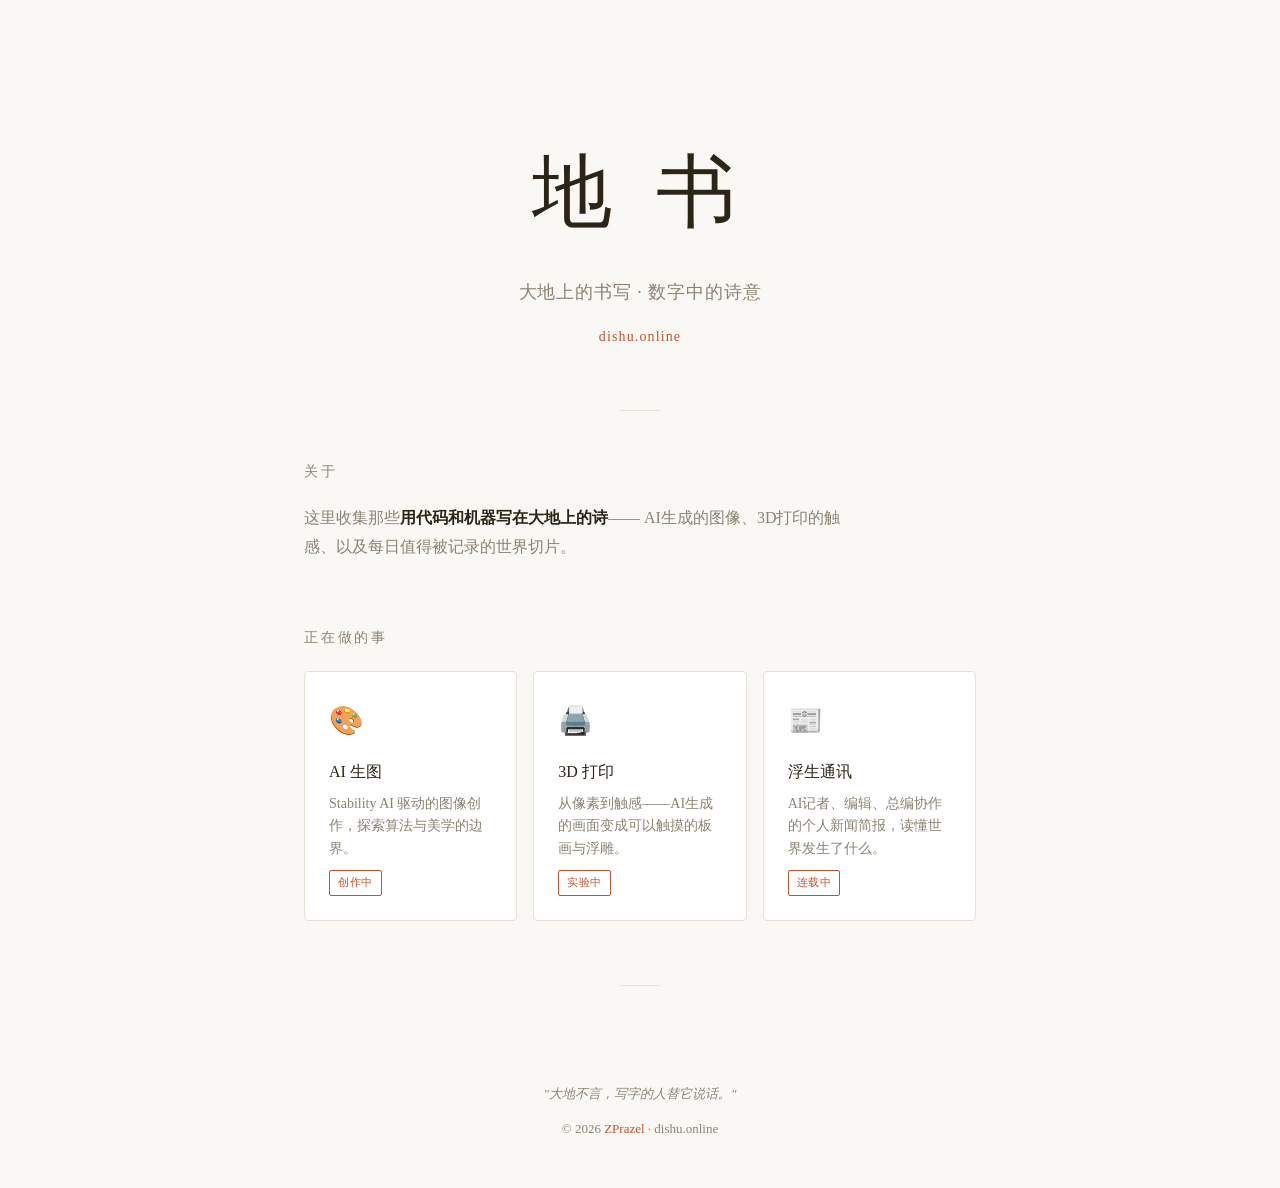
==== index.html @ 81c9ed67 "init: dishu.online landing page" ====
<!DOCTYPE html>
<html lang="zh-CN">
<head>
<meta charset="UTF-8">
<meta name="viewport" content="width=device-width, initial-scale=1.0">
<title>地书 · dishu.online</title>
<style>
  *, *::before, *::after { margin: 0; padding: 0; box-sizing: border-box; }
  
  :root {
    --bg: #faf8f5;
    --text: #2c2416;
    --muted: #8c8273;
    --accent: #c7512e;
    --card-bg: #fff;
    --border: #e8e2d5;
  }

  body {
    font-family: "PingFang SC", "Noto Serif SC", "Source Han Serif SC", Georgia, serif;
    background: var(--bg);
    color: var(--text);
    line-height: 1.8;
    min-height: 100vh;
  }

  .container {
    max-width: 720px;
    margin: 0 auto;
    padding: 0 24px;
  }

  /* Hero */
  .hero {
    padding: 120px 0 60px;
    text-align: center;
  }
  .hero h1 {
    font-size: clamp(48px, 8vw, 80px);
    font-weight: 400;
    letter-spacing: 0.15em;
    color: var(--text);
    margin-bottom: 12px;
  }
  .hero .subtitle {
    font-size: 18px;
    color: var(--muted);
    letter-spacing: 0.05em;
  }
  .hero .domain-line {
    margin-top: 16px;
    font-size: 14px;
    color: var(--accent);
    letter-spacing: 0.08em;
  }

  /* Divider */
  .divider {
    width: 40px;
    height: 1px;
    background: var(--border);
    margin: 0 auto 48px;
  }

  /* Section */
  section {
    margin-bottom: 64px;
  }
  section h2 {
    font-size: 14px;
    font-weight: 400;
    text-transform: uppercase;
    letter-spacing: 0.2em;
    color: var(--muted);
    margin-bottom: 20px;
  }

  /* Cards */
  .card-grid {
    display: grid;
    grid-template-columns: repeat(auto-fit, minmax(200px, 1fr));
    gap: 16px;
  }
  .card {
    background: var(--card-bg);
    border: 1px solid var(--border);
    border-radius: 4px;
    padding: 24px;
    transition: border-color 0.2s;
  }
  .card:hover {
    border-color: var(--accent);
  }
  .card .icon {
    font-size: 28px;
    margin-bottom: 12px;
  }
  .card h3 {
    font-size: 16px;
    font-weight: 500;
    margin-bottom: 6px;
  }
  .card p {
    font-size: 14px;
    color: var(--muted);
    line-height: 1.6;
  }
  .card .tag {
    display: inline-block;
    margin-top: 10px;
    font-size: 11px;
    color: var(--accent);
    border: 1px solid var(--accent);
    border-radius: 2px;
    padding: 2px 8px;
    letter-spacing: 0.05em;
  }

  /* Footer */
  footer {
    padding: 48px 0;
    text-align: center;
    font-size: 13px;
    color: var(--muted);
  }
  footer a {
    color: var(--accent);
    text-decoration: none;
  }
  footer a:hover {
    text-decoration: underline;
  }

  .quote {
    font-style: italic;
    color: var(--muted);
    margin-bottom: 12px;
  }

  /* Responsive */
  @media (max-width: 480px) {
    .hero { padding: 80px 0 40px; }
    .card-grid { grid-template-columns: 1fr; }
  }
</style>
</head>
<body>

<main class="container">

  <!-- Hero -->
  <header class="hero">
    <h1>地 书</h1>
    <p class="subtitle">大地上的书写 · 数字中的诗意</p>
    <p class="domain-line">dishu.online</p>
  </header>

  <div class="divider"></div>

  <!-- What -->
  <section>
    <h2>关于</h2>
    <p style="font-size:16px; color:var(--muted); max-width:560px;">
      这里收集那些<strong style="color:var(--text);">用代码和机器写在大地上的诗</strong>——
      AI生成的图像、3D打印的触感、以及每日值得被记录的世界切片。
    </p>
  </section>

  <!-- Projects -->
  <section>
    <h2>正在做的事</h2>
    <div class="card-grid">

      <div class="card">
        <div class="icon">🎨</div>
        <h3>AI 生图</h3>
        <p>Stability AI 驱动的图像创作，探索算法与美学的边界。</p>
        <span class="tag">创作中</span>
      </div>

      <div class="card">
        <div class="icon">🖨️</div>
        <h3>3D 打印</h3>
        <p>从像素到触感——AI生成的画面变成可以触摸的板画与浮雕。</p>
        <span class="tag">实验中</span>
      </div>

      <div class="card">
        <div class="icon">📰</div>
        <h3>浮生通讯</h3>
        <p>AI记者、编辑、总编协作的个人新闻简报，读懂世界发生了什么。</p>
        <span class="tag">连载中</span>
      </div>

    </div>
  </section>

  <div class="divider"></div>

  <!-- Quote -->
  <footer>
    <p class="quote">"大地不言，写字的人替它说话。"</p>
    <p>&copy; 2026 <a href="https://github.com/ZPrazel">ZPrazel</a> · dishu.online</p>
  </footer>

</main>

</body>
</html>
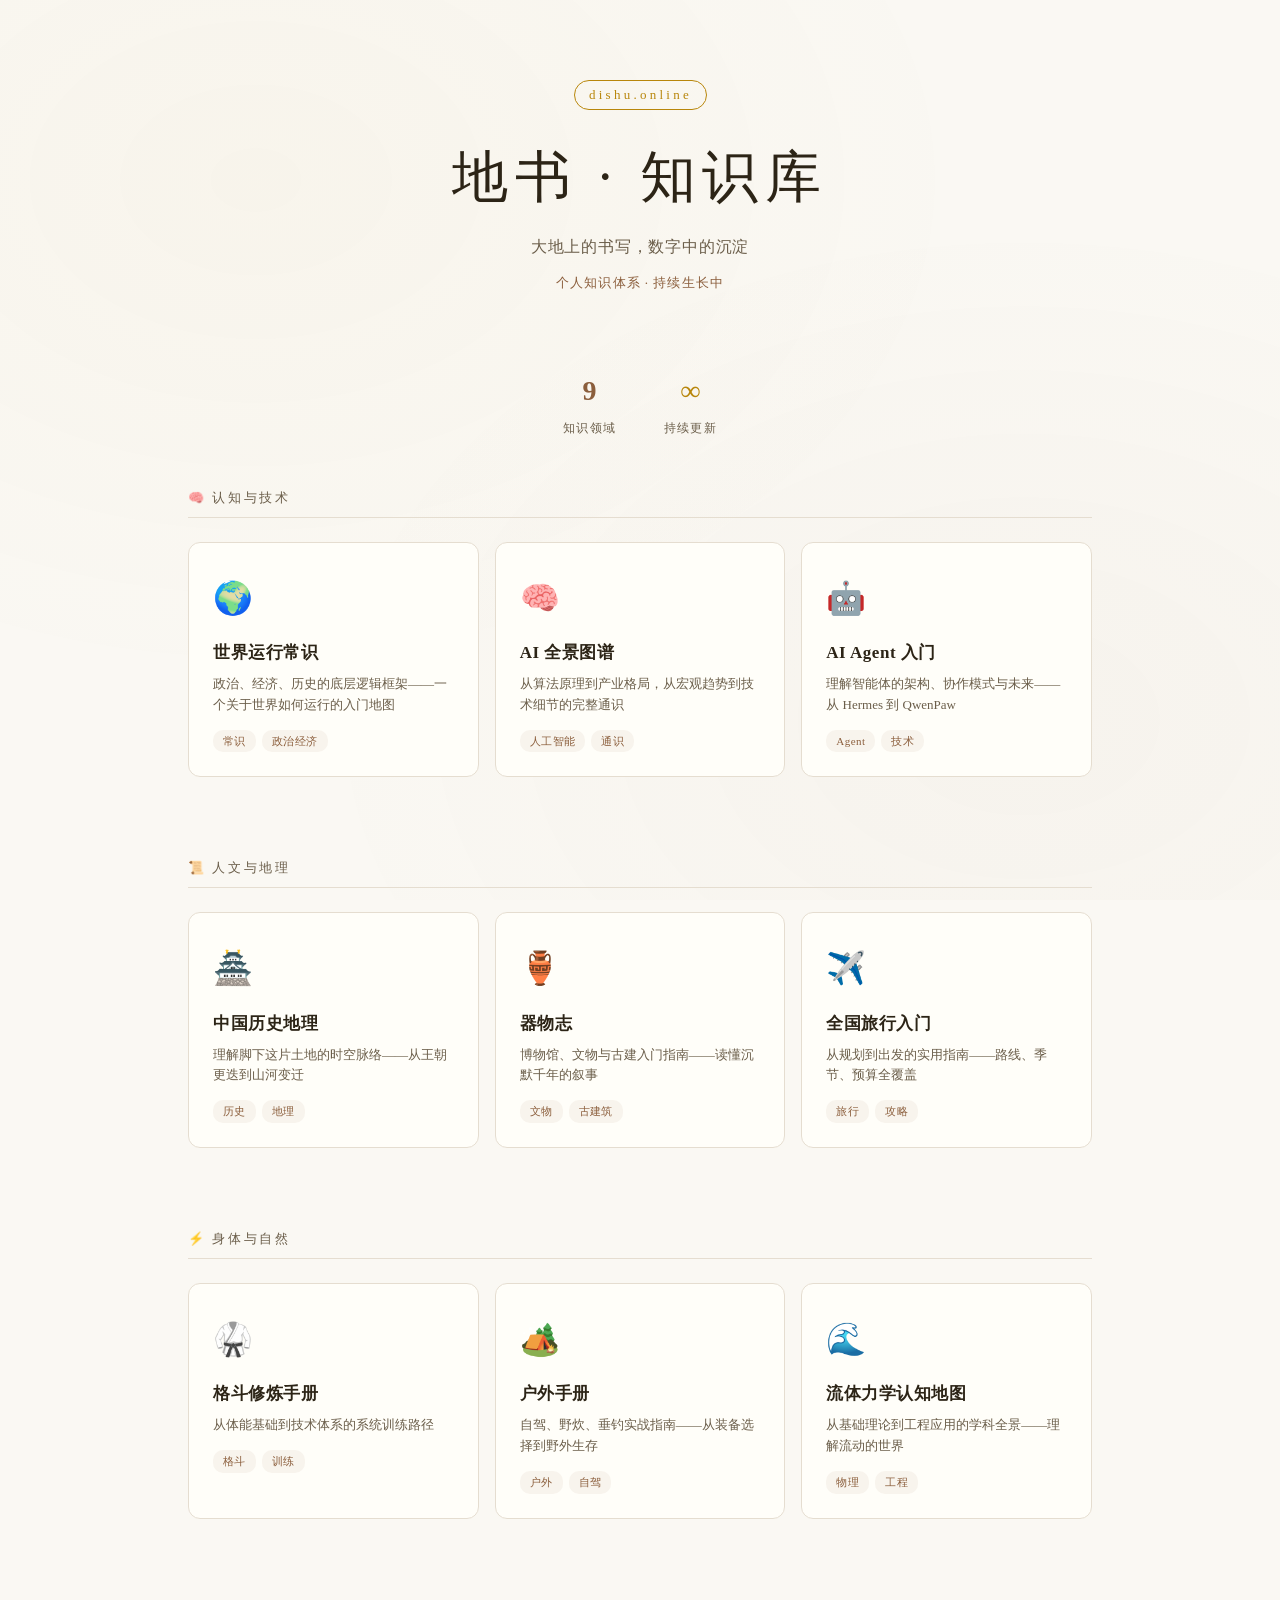
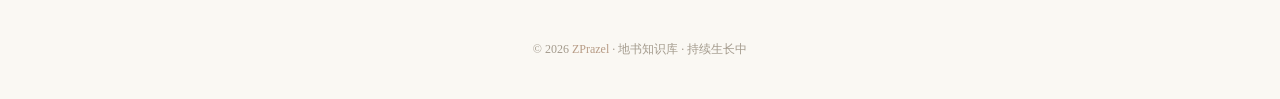
==== commit 38638a7e: "feat: 知识库门户 + 9篇知识文章" ====
--- a/index.html
+++ b/index.html
@@ -3,207 +3,313 @@
 <head>
 <meta charset="UTF-8">
 <meta name="viewport" content="width=device-width, initial-scale=1.0">
-<title>地书 · dishu.online</title>
+<title>地书 · 知识库</title>
 <style>
-  *, *::before, *::after { margin: 0; padding: 0; box-sizing: border-box; }
-  
   :root {
-    --bg: #faf8f5;
+    --bg: #faf8f3;
+    --card-bg: #fffef9;
     --text: #2c2416;
-    --muted: #8c8273;
-    --accent: #c7512e;
-    --card-bg: #fff;
-    --border: #e8e2d5;
-  }
+    --text-soft: #6b5e4a;
+    --accent: #8b5e3c;
+    --gold: #b8860b;
+    --border: #e5ddd0;
+    --shadow: 0 1px 4px rgba(0,0,0,.05);
+    --shadow-hover: 0 8px 30px rgba(0,0,0,.10);
+    --radius: 12px;
+  }
+
+  *,*::before,*::after { margin:0; padding:0; box-sizing:border-box; }
 
   body {
-    font-family: "PingFang SC", "Noto Serif SC", "Source Han Serif SC", Georgia, serif;
+    font-family: "Noto Serif SC", "Source Han Serif SC", "PingFang SC", "Hiragino Sans GB", "Microsoft YaHei", serif;
     background: var(--bg);
     color: var(--text);
-    line-height: 1.8;
+    line-height: 1.7;
     min-height: 100vh;
   }
 
+  /* ── Background texture ── */
+  body::before {
+    content: '';
+    position: fixed;
+    inset: 0;
+    background:
+      radial-gradient(ellipse at 20% 20%, rgba(184,134,11,0.03) 0%, transparent 50%),
+      radial-gradient(ellipse at 80% 80%, rgba(139,94,60,0.03) 0%, transparent 50%);
+    pointer-events: none;
+    z-index: 0;
+  }
+
   .container {
-    max-width: 720px;
+    position: relative;
+    z-index: 1;
+    max-width: 960px;
     margin: 0 auto;
-    padding: 0 24px;
-  }
-
-  /* Hero */
+    padding: 0 28px;
+  }
+
+  /* ── Hero ── */
   .hero {
-    padding: 120px 0 60px;
     text-align: center;
+    padding: 80px 0 48px;
+  }
+  .hero .mark {
+    display: inline-block;
+    font-size: 13px;
+    letter-spacing: 0.25em;
+    color: var(--gold);
+    border: 1px solid var(--gold);
+    padding: 3px 14px;
+    border-radius: 20px;
+    margin-bottom: 20px;
+    opacity: 0;
+    animation: fadeUp 0.6s 0.1s ease-out forwards;
   }
   .hero h1 {
-    font-size: clamp(48px, 8vw, 80px);
+    font-size: clamp(36px, 6vw, 56px);
     font-weight: 400;
-    letter-spacing: 0.15em;
-    color: var(--text);
-    margin-bottom: 12px;
-  }
-  .hero .subtitle {
-    font-size: 18px;
-    color: var(--muted);
+    letter-spacing: 0.12em;
+    margin-bottom: 8px;
+    opacity: 0;
+    animation: fadeUp 0.6s 0.2s ease-out forwards;
+  }
+  .hero .sub {
+    font-size: 16px;
+    color: var(--text-soft);
     letter-spacing: 0.05em;
-  }
-  .hero .domain-line {
-    margin-top: 16px;
-    font-size: 14px;
+    opacity: 0;
+    animation: fadeUp 0.6s 0.3s ease-out forwards;
+  }
+  .hero .domain {
+    margin-top: 12px;
+    font-size: 13px;
     color: var(--accent);
     letter-spacing: 0.08em;
-  }
-
-  /* Divider */
-  .divider {
-    width: 40px;
-    height: 1px;
-    background: var(--border);
-    margin: 0 auto 48px;
-  }
-
-  /* Section */
-  section {
-    margin-bottom: 64px;
-  }
-  section h2 {
-    font-size: 14px;
-    font-weight: 400;
+    opacity: 0;
+    animation: fadeUp 0.6s 0.35s ease-out forwards;
+  }
+
+  /* ── Stats row ── */
+  .stats {
+    display: flex;
+    justify-content: center;
+    gap: 48px;
+    padding: 24px 0 48px;
+    opacity: 0;
+    animation: fadeUp 0.6s 0.4s ease-out forwards;
+  }
+  .stat { text-align: center; }
+  .stat .num { font-size: 28px; font-weight: 600; color: var(--accent); }
+  .stat .lbl { font-size: 12px; color: var(--text-soft); letter-spacing: 0.1em; margin-top: 4px; }
+
+  /* ── Section ── */
+  .section-title {
+    font-size: 13px;
+    letter-spacing: 0.2em;
+    color: var(--text-soft);
+    margin-bottom: 24px;
+    padding-bottom: 8px;
+    border-bottom: 1px solid var(--border);
     text-transform: uppercase;
-    letter-spacing: 0.2em;
-    color: var(--muted);
-    margin-bottom: 20px;
-  }
-
-  /* Cards */
+  }
+
+  /* ── Card Grid ── */
   .card-grid {
     display: grid;
-    grid-template-columns: repeat(auto-fit, minmax(200px, 1fr));
+    grid-template-columns: repeat(auto-fill, minmax(270px, 1fr));
     gap: 16px;
+    padding-bottom: 80px;
   }
   .card {
+    display: block;
     background: var(--card-bg);
     border: 1px solid var(--border);
-    border-radius: 4px;
-    padding: 24px;
-    transition: border-color 0.2s;
+    border-radius: var(--radius);
+    padding: 28px 24px 24px;
+    text-decoration: none;
+    color: var(--text);
+    transition: all 0.3s cubic-bezier(0.25, 0.8, 0.25, 1.2);
+    position: relative;
+    overflow: hidden;
+    opacity: 0;
+    animation: fadeUp 0.5s ease-out forwards;
+  }
+  .card::after {
+    content: '';
+    position: absolute;
+    inset: 0;
+    border-radius: var(--radius);
+    border: 1px solid transparent;
+    transition: border-color 0.3s;
   }
   .card:hover {
+    transform: translateY(-4px);
+    box-shadow: var(--shadow-hover);
+  }
+  .card:hover::after {
     border-color: var(--accent);
   }
   .card .icon {
-    font-size: 28px;
-    margin-bottom: 12px;
+    font-size: 32px;
+    margin-bottom: 14px;
+    display: block;
+    transition: transform 0.3s;
+  }
+  .card:hover .icon {
+    transform: scale(1.1);
   }
   .card h3 {
-    font-size: 16px;
-    font-weight: 500;
+    font-size: 17px;
+    font-weight: 600;
     margin-bottom: 6px;
-  }
-  .card p {
-    font-size: 14px;
-    color: var(--muted);
+    letter-spacing: 0.03em;
+  }
+  .card .desc {
+    font-size: 13px;
+    color: var(--text-soft);
     line-height: 1.6;
   }
+  .card .tags {
+    margin-top: 14px;
+    display: flex;
+    flex-wrap: wrap;
+    gap: 6px;
+  }
   .card .tag {
-    display: inline-block;
-    margin-top: 10px;
     font-size: 11px;
     color: var(--accent);
-    border: 1px solid var(--accent);
-    border-radius: 2px;
-    padding: 2px 8px;
-    letter-spacing: 0.05em;
-  }
-
-  /* Footer */
+    background: rgba(139,94,60,0.06);
+    padding: 2px 10px;
+    border-radius: 10px;
+    letter-spacing: 0.04em;
+  }
+
+  /* ── Staggered delays ── */
+  .card:nth-child(1) { animation-delay: 0.15s; }
+  .card:nth-child(2) { animation-delay: 0.20s; }
+  .card:nth-child(3) { animation-delay: 0.25s; }
+  .card:nth-child(4) { animation-delay: 0.30s; }
+  .card:nth-child(5) { animation-delay: 0.35s; }
+  .card:nth-child(6) { animation-delay: 0.40s; }
+  .card:nth-child(7) { animation-delay: 0.45s; }
+  .card:nth-child(8) { animation-delay: 0.50s; }
+  .card:nth-child(9) { animation-delay: 0.55s; }
+
+  /* ── Footer ── */
   footer {
-    padding: 48px 0;
     text-align: center;
-    font-size: 13px;
-    color: var(--muted);
-  }
-  footer a {
-    color: var(--accent);
-    text-decoration: none;
-  }
-  footer a:hover {
-    text-decoration: underline;
-  }
-
-  .quote {
-    font-style: italic;
-    color: var(--muted);
-    margin-bottom: 12px;
-  }
-
-  /* Responsive */
-  @media (max-width: 480px) {
-    .hero { padding: 80px 0 40px; }
+    padding: 40px 0;
+    font-size: 12px;
+    color: var(--text-soft);
+    opacity: 0.6;
+  }
+  footer a { color: var(--accent); text-decoration: none; }
+  footer a:hover { text-decoration: underline; }
+
+  /* ── Animations ── */
+  @keyframes fadeUp {
+    from { opacity: 0; transform: translateY(20px); }
+    to   { opacity: 1; transform: translateY(0); }
+  }
+
+  /* ── Responsive ── */
+  @media (max-width: 600px) {
+    .hero { padding: 48px 0 32px; }
+    .stats { gap: 28px; }
     .card-grid { grid-template-columns: 1fr; }
   }
 </style>
 </head>
 <body>
 
-<main class="container">
+<div class="container">
 
   <!-- Hero -->
   <header class="hero">
-    <h1>地 书</h1>
-    <p class="subtitle">大地上的书写 · 数字中的诗意</p>
-    <p class="domain-line">dishu.online</p>
+    <div class="mark">dishu.online</div>
+    <h1>地书 · 知识库</h1>
+    <p class="sub">大地上的书写，数字中的沉淀</p>
+    <p class="domain">个人知识体系 · 持续生长中</p>
   </header>
 
-  <div class="divider"></div>
-
-  <!-- What -->
-  <section>
-    <h2>关于</h2>
-    <p style="font-size:16px; color:var(--muted); max-width:560px;">
-      这里收集那些<strong style="color:var(--text);">用代码和机器写在大地上的诗</strong>——
-      AI生成的图像、3D打印的触感、以及每日值得被记录的世界切片。
-    </p>
-  </section>
-
-  <!-- Projects -->
-  <section>
-    <h2>正在做的事</h2>
-    <div class="card-grid">
-
-      <div class="card">
-        <div class="icon">🎨</div>
-        <h3>AI 生图</h3>
-        <p>Stability AI 驱动的图像创作，探索算法与美学的边界。</p>
-        <span class="tag">创作中</span>
-      </div>
-
-      <div class="card">
-        <div class="icon">🖨️</div>
-        <h3>3D 打印</h3>
-        <p>从像素到触感——AI生成的画面变成可以触摸的板画与浮雕。</p>
-        <span class="tag">实验中</span>
-      </div>
-
-      <div class="card">
-        <div class="icon">📰</div>
-        <h3>浮生通讯</h3>
-        <p>AI记者、编辑、总编协作的个人新闻简报，读懂世界发生了什么。</p>
-        <span class="tag">连载中</span>
-      </div>
-
-    </div>
-  </section>
-
-  <div class="divider"></div>
-
-  <!-- Quote -->
+  <!-- Stats -->
+  <div class="stats">
+    <div class="stat"><div class="num">9</div><div class="lbl">知识领域</div></div>
+    <div class="stat"><div class="num" style="color:var(--gold);">∞</div><div class="lbl">持续更新</div></div>
+  </div>
+
+  <!-- Articles -->
+  <div class="section-title">🧠 认知与技术</div>
+  <div class="card-grid">
+    <a href="kb/world-sense.html" class="card">
+      <span class="icon">🌍</span>
+      <h3>世界运行常识</h3>
+      <p class="desc">政治、经济、历史的底层逻辑框架——一个关于世界如何运行的入门地图</p>
+      <div class="tags"><span class="tag">常识</span><span class="tag">政治经济</span></div>
+    </a>
+    <a href="kb/ai-overview.html" class="card">
+      <span class="icon">🧠</span>
+      <h3>AI 全景图谱</h3>
+      <p class="desc">从算法原理到产业格局，从宏观趋势到技术细节的完整通识</p>
+      <div class="tags"><span class="tag">人工智能</span><span class="tag">通识</span></div>
+    </a>
+    <a href="kb/ai-agent.html" class="card">
+      <span class="icon">🤖</span>
+      <h3>AI Agent 入门</h3>
+      <p class="desc">理解智能体的架构、协作模式与未来——从 Hermes 到 QwenPaw</p>
+      <div class="tags"><span class="tag">Agent</span><span class="tag">技术</span></div>
+    </a>
+  </div>
+
+  <div class="section-title">📜 人文与地理</div>
+  <div class="card-grid">
+    <a href="kb/history-geo.html" class="card">
+      <span class="icon">🏯</span>
+      <h3>中国历史地理</h3>
+      <p class="desc">理解脚下这片土地的时空脉络——从王朝更迭到山河变迁</p>
+      <div class="tags"><span class="tag">历史</span><span class="tag">地理</span></div>
+    </a>
+    <a href="kb/artifacts.html" class="card">
+      <span class="icon">🏺</span>
+      <h3>器物志</h3>
+      <p class="desc">博物馆、文物与古建入门指南——读懂沉默千年的叙事</p>
+      <div class="tags"><span class="tag">文物</span><span class="tag">古建筑</span></div>
+    </a>
+    <a href="kb/travel.html" class="card">
+      <span class="icon">✈️</span>
+      <h3>全国旅行入门</h3>
+      <p class="desc">从规划到出发的实用指南——路线、季节、预算全覆盖</p>
+      <div class="tags"><span class="tag">旅行</span><span class="tag">攻略</span></div>
+    </a>
+  </div>
+
+  <div class="section-title">⚡ 身体与自然</div>
+  <div class="card-grid">
+    <a href="kb/combat.html" class="card">
+      <span class="icon">🥋</span>
+      <h3>格斗修炼手册</h3>
+      <p class="desc">从体能基础到技术体系的系统训练路径</p>
+      <div class="tags"><span class="tag">格斗</span><span class="tag">训练</span></div>
+    </a>
+    <a href="kb/outdoor.html" class="card">
+      <span class="icon">🏕️</span>
+      <h3>户外手册</h3>
+      <p class="desc">自驾、野炊、垂钓实战指南——从装备选择到野外生存</p>
+      <div class="tags"><span class="tag">户外</span><span class="tag">自驾</span></div>
+    </a>
+    <a href="kb/fluid-mechanics.html" class="card">
+      <span class="icon">🌊</span>
+      <h3>流体力学认知地图</h3>
+      <p class="desc">从基础理论到工程应用的学科全景——理解流动的世界</p>
+      <div class="tags"><span class="tag">物理</span><span class="tag">工程</span></div>
+    </a>
+  </div>
+
   <footer>
-    <p class="quote">"大地不言，写字的人替它说话。"</p>
-    <p>&copy; 2026 <a href="https://github.com/ZPrazel">ZPrazel</a> · dishu.online</p>
+    <p>© 2026 <a href="https://github.com/ZPrazel">ZPrazel</a> · 地书知识库 · 持续生长中</p>
   </footer>
 
-</main>
+</div>
 
 </body>
 </html>
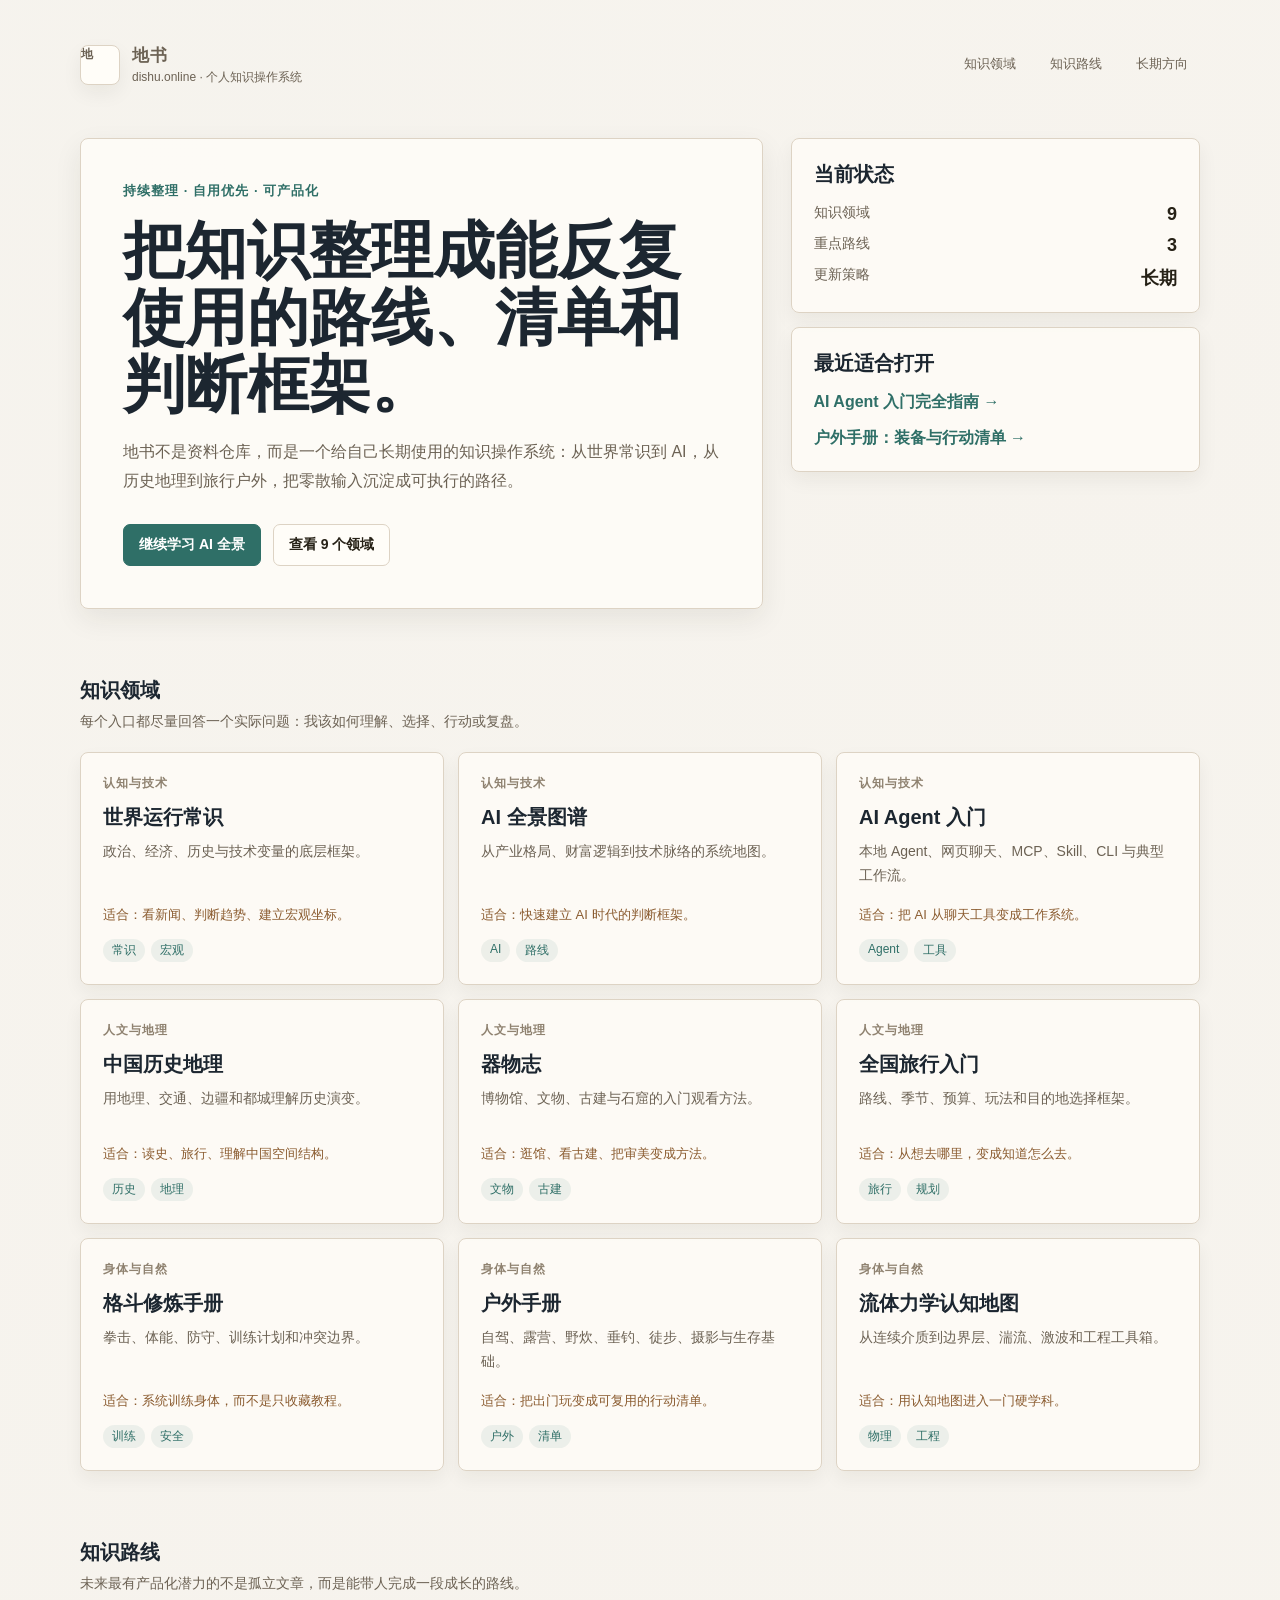
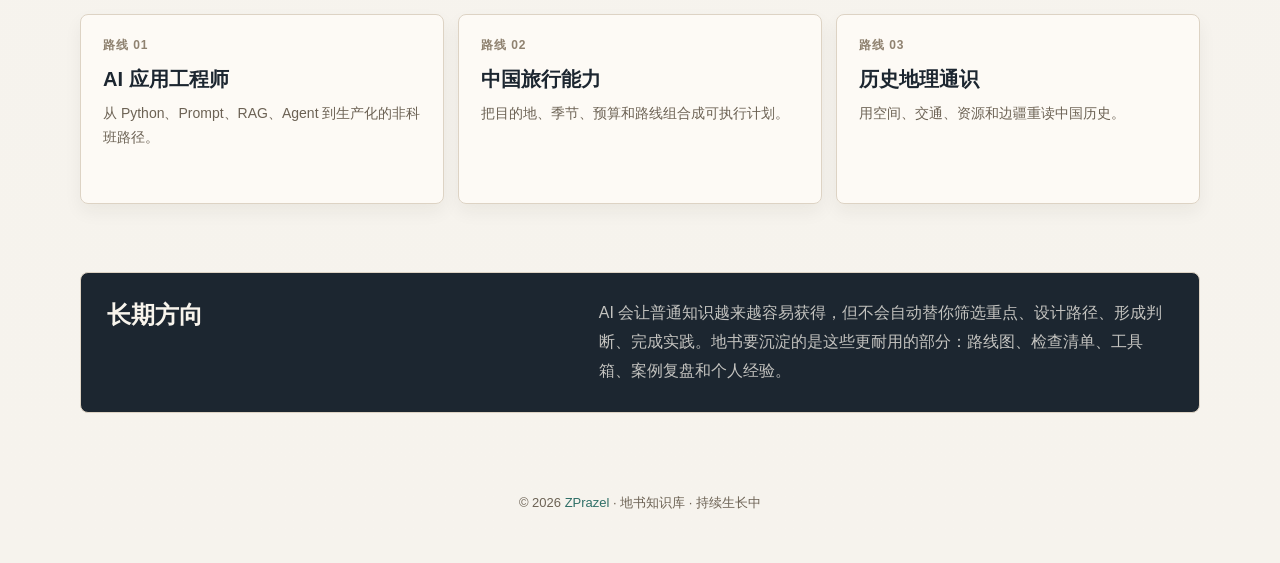
==== commit cd1571c7: "update: 本地最新修改" ====
--- a/index.html
+++ b/index.html
@@ -1,315 +1,91 @@
-<!DOCTYPE html>
+﻿<!DOCTYPE html>
 <html lang="zh-CN">
 <head>
 <meta charset="UTF-8">
 <meta name="viewport" content="width=device-width, initial-scale=1.0">
-<title>地书 · 知识库</title>
+<title>地书 · 个人知识操作系统</title>
+<meta name="description" content="地书是一个个人知识操作系统，沉淀 AI、世界常识、历史地理、旅行、户外、格斗、器物与流体力学等知识路线。">
+<link rel="canonical" href="https://dishu.online/">
+<meta property="og:type" content="website">
+<meta property="og:site_name" content="地书">
+<meta property="og:title" content="地书 · 个人知识操作系统">
+<meta property="og:description" content="把知识整理成路线、清单、工具箱和判断框架，服务长期学习与实践。">
+<meta property="og:url" content="https://dishu.online/">
+<link rel="stylesheet" href="assets/css/site.css">
+<script src="assets/js/site.js" defer></script>
 <style>
-  :root {
-    --bg: #faf8f3;
-    --card-bg: #fffef9;
-    --text: #2c2416;
-    --text-soft: #6b5e4a;
-    --accent: #8b5e3c;
-    --gold: #b8860b;
-    --border: #e5ddd0;
-    --shadow: 0 1px 4px rgba(0,0,0,.05);
-    --shadow-hover: 0 8px 30px rgba(0,0,0,.10);
-    --radius: 12px;
-  }
-
-  *,*::before,*::after { margin:0; padding:0; box-sizing:border-box; }
-
-  body {
-    font-family: "Noto Serif SC", "Source Han Serif SC", "PingFang SC", "Hiragino Sans GB", "Microsoft YaHei", serif;
-    background: var(--bg);
-    color: var(--text);
-    line-height: 1.7;
-    min-height: 100vh;
-  }
-
-  /* ── Background texture ── */
-  body::before {
-    content: '';
-    position: fixed;
-    inset: 0;
-    background:
-      radial-gradient(ellipse at 20% 20%, rgba(184,134,11,0.03) 0%, transparent 50%),
-      radial-gradient(ellipse at 80% 80%, rgba(139,94,60,0.03) 0%, transparent 50%);
-    pointer-events: none;
-    z-index: 0;
-  }
-
-  .container {
-    position: relative;
-    z-index: 1;
-    max-width: 960px;
-    margin: 0 auto;
-    padding: 0 28px;
-  }
-
-  /* ── Hero ── */
-  .hero {
-    text-align: center;
-    padding: 80px 0 48px;
-  }
-  .hero .mark {
-    display: inline-block;
-    font-size: 13px;
-    letter-spacing: 0.25em;
-    color: var(--gold);
-    border: 1px solid var(--gold);
-    padding: 3px 14px;
-    border-radius: 20px;
-    margin-bottom: 20px;
-    opacity: 0;
-    animation: fadeUp 0.6s 0.1s ease-out forwards;
-  }
-  .hero h1 {
-    font-size: clamp(36px, 6vw, 56px);
-    font-weight: 400;
-    letter-spacing: 0.12em;
-    margin-bottom: 8px;
-    opacity: 0;
-    animation: fadeUp 0.6s 0.2s ease-out forwards;
-  }
-  .hero .sub {
-    font-size: 16px;
-    color: var(--text-soft);
-    letter-spacing: 0.05em;
-    opacity: 0;
-    animation: fadeUp 0.6s 0.3s ease-out forwards;
-  }
-  .hero .domain {
-    margin-top: 12px;
-    font-size: 13px;
-    color: var(--accent);
-    letter-spacing: 0.08em;
-    opacity: 0;
-    animation: fadeUp 0.6s 0.35s ease-out forwards;
-  }
-
-  /* ── Stats row ── */
-  .stats {
-    display: flex;
-    justify-content: center;
-    gap: 48px;
-    padding: 24px 0 48px;
-    opacity: 0;
-    animation: fadeUp 0.6s 0.4s ease-out forwards;
-  }
-  .stat { text-align: center; }
-  .stat .num { font-size: 28px; font-weight: 600; color: var(--accent); }
-  .stat .lbl { font-size: 12px; color: var(--text-soft); letter-spacing: 0.1em; margin-top: 4px; }
-
-  /* ── Section ── */
-  .section-title {
-    font-size: 13px;
-    letter-spacing: 0.2em;
-    color: var(--text-soft);
-    margin-bottom: 24px;
-    padding-bottom: 8px;
-    border-bottom: 1px solid var(--border);
-    text-transform: uppercase;
-  }
-
-  /* ── Card Grid ── */
-  .card-grid {
-    display: grid;
-    grid-template-columns: repeat(auto-fill, minmax(270px, 1fr));
-    gap: 16px;
-    padding-bottom: 80px;
-  }
-  .card {
-    display: block;
-    background: var(--card-bg);
-    border: 1px solid var(--border);
-    border-radius: var(--radius);
-    padding: 28px 24px 24px;
-    text-decoration: none;
-    color: var(--text);
-    transition: all 0.3s cubic-bezier(0.25, 0.8, 0.25, 1.2);
-    position: relative;
-    overflow: hidden;
-    opacity: 0;
-    animation: fadeUp 0.5s ease-out forwards;
-  }
-  .card::after {
-    content: '';
-    position: absolute;
-    inset: 0;
-    border-radius: var(--radius);
-    border: 1px solid transparent;
-    transition: border-color 0.3s;
-  }
-  .card:hover {
-    transform: translateY(-4px);
-    box-shadow: var(--shadow-hover);
-  }
-  .card:hover::after {
-    border-color: var(--accent);
-  }
-  .card .icon {
-    font-size: 32px;
-    margin-bottom: 14px;
-    display: block;
-    transition: transform 0.3s;
-  }
-  .card:hover .icon {
-    transform: scale(1.1);
-  }
-  .card h3 {
-    font-size: 17px;
-    font-weight: 600;
-    margin-bottom: 6px;
-    letter-spacing: 0.03em;
-  }
-  .card .desc {
-    font-size: 13px;
-    color: var(--text-soft);
-    line-height: 1.6;
-  }
-  .card .tags {
-    margin-top: 14px;
-    display: flex;
-    flex-wrap: wrap;
-    gap: 6px;
-  }
-  .card .tag {
-    font-size: 11px;
-    color: var(--accent);
-    background: rgba(139,94,60,0.06);
-    padding: 2px 10px;
-    border-radius: 10px;
-    letter-spacing: 0.04em;
-  }
-
-  /* ── Staggered delays ── */
-  .card:nth-child(1) { animation-delay: 0.15s; }
-  .card:nth-child(2) { animation-delay: 0.20s; }
-  .card:nth-child(3) { animation-delay: 0.25s; }
-  .card:nth-child(4) { animation-delay: 0.30s; }
-  .card:nth-child(5) { animation-delay: 0.35s; }
-  .card:nth-child(6) { animation-delay: 0.40s; }
-  .card:nth-child(7) { animation-delay: 0.45s; }
-  .card:nth-child(8) { animation-delay: 0.50s; }
-  .card:nth-child(9) { animation-delay: 0.55s; }
-
-  /* ── Footer ── */
-  footer {
-    text-align: center;
-    padding: 40px 0;
-    font-size: 12px;
-    color: var(--text-soft);
-    opacity: 0.6;
-  }
-  footer a { color: var(--accent); text-decoration: none; }
-  footer a:hover { text-decoration: underline; }
-
-  /* ── Animations ── */
-  @keyframes fadeUp {
-    from { opacity: 0; transform: translateY(20px); }
-    to   { opacity: 1; transform: translateY(0); }
-  }
-
-  /* ── Responsive ── */
-  @media (max-width: 600px) {
-    .hero { padding: 48px 0 32px; }
-    .stats { gap: 28px; }
-    .card-grid { grid-template-columns: 1fr; }
-  }
+* { box-sizing: border-box; }
+body { margin: 0; }
+a { color: inherit; }
+.site-home { min-height: 100vh; padding: 28px; }
+.home-wrap { width: min(1120px, 100%); margin: 0 auto; }
+.topbar { display: flex; align-items: center; justify-content: space-between; gap: 18px; padding: 14px 0 28px; }
+.brand { display: flex; align-items: center; gap: 12px; text-decoration: none; }
+.brand-mark { display: grid; place-items: center; width: 40px; height: 40px; border: 1px solid var(--site-border); border-radius: 8px; background: var(--site-surface); color: var(--site-accent-2); font-weight: 800; box-shadow: 0 8px 20px rgba(38,33,22,.06); }
+.brand strong { display: block; font-size: 17px; letter-spacing: .04em; }
+.brand span { display: block; color: var(--site-muted); font-size: 12px; margin-top: 2px; }
+.topnav { display: flex; gap: 10px; flex-wrap: wrap; justify-content: flex-end; }
+.topnav a { padding: 7px 11px; border: 1px solid transparent; border-radius: 999px; color: var(--site-muted); font-size: 13px; text-decoration: none; }
+.topnav a:hover { border-color: var(--site-border); background: rgba(255,255,255,.62); color: var(--site-text); }
+.hero { display: grid; grid-template-columns: minmax(0, 1.25fr) minmax(300px, .75fr); gap: 28px; align-items: stretch; padding: 24px 0 34px; }
+.hero-main { padding: 42px; border: 1px solid var(--site-border); border-radius: var(--site-radius); background: rgba(255,253,248,.82); box-shadow: var(--site-shadow); }
+.eyebrow { display: inline-flex; align-items: center; gap: 8px; margin-bottom: 18px; color: var(--site-accent); font-size: 13px; font-weight: 700; letter-spacing: .08em; }
+h1 { margin: 0; max-width: 720px; color: var(--site-ink); font-size: clamp(34px, 5.4vw, 62px); line-height: 1.08; letter-spacing: 0; }
+.hero-main p { max-width: 660px; margin: 18px 0 0; color: var(--site-muted); font-size: 16px; line-height: 1.85; }
+.hero-actions { display: flex; gap: 12px; flex-wrap: wrap; margin-top: 28px; }
+.btn { display: inline-flex; align-items: center; justify-content: center; min-height: 42px; padding: 9px 15px; border-radius: 7px; border: 1px solid var(--site-border); background: var(--site-surface); color: var(--site-text); text-decoration: none; font-size: 14px; font-weight: 700; }
+.btn.primary { background: var(--site-accent); color: #fff; border-color: var(--site-accent); }
+.btn:hover { transform: translateY(-1px); box-shadow: 0 10px 22px rgba(38,33,22,.10); }
+.status-panel { display: flex; flex-direction: column; gap: 14px; }
+.status-card { padding: 22px; border: 1px solid var(--site-border); border-radius: var(--site-radius); background: rgba(255,253,248,.78); box-shadow: 0 8px 20px rgba(38,33,22,.06); }
+.status-card h2, .section-head h2 { margin: 0; color: var(--site-ink); font-size: 20px; letter-spacing: 0; }
+.status-list { display: grid; gap: 10px; margin-top: 16px; }
+.status-item { display: flex; justify-content: space-between; gap: 14px; color: var(--site-muted); font-size: 14px; }
+.status-item strong { color: var(--site-text); font-size: 18px; }
+.continue-link { display: block; padding: 15px 0 0; color: var(--site-accent); font-weight: 800; text-decoration: none; }
+.section { padding: 34px 0; }
+.section-head { display: flex; align-items: end; justify-content: space-between; gap: 18px; margin-bottom: 18px; }
+.section-head p { margin: 6px 0 0; color: var(--site-muted); font-size: 14px; line-height: 1.7; }
+.grid { display: grid; grid-template-columns: repeat(3, minmax(0, 1fr)); gap: 14px; }
+.domain-card, .path-card { display: flex; flex-direction: column; min-height: 225px; padding: 22px; border: 1px solid var(--site-border); border-radius: var(--site-radius); background: rgba(255,253,248,.78); box-shadow: 0 8px 18px rgba(38,33,22,.055); text-decoration: none; transition: transform .18s ease, box-shadow .18s ease, border-color .18s ease; }
+.domain-card:hover, .path-card:hover { transform: translateY(-3px); border-color: rgba(47,111,103,.36); box-shadow: 0 16px 30px rgba(38,33,22,.11); }
+.card-kicker { color: var(--site-soft); font-size: 12px; font-weight: 800; letter-spacing: .08em; }
+.domain-card h3, .path-card h3 { margin: 12px 0 8px; color: var(--site-ink); font-size: 20px; line-height: 1.35; }
+.domain-card p, .path-card p { margin: 0; color: var(--site-muted); font-size: 14px; line-height: 1.72; }
+.use-case { margin-top: auto; padding-top: 18px; color: var(--site-accent-2); font-size: 13px; line-height: 1.55; }
+.tags { display: flex; gap: 6px; flex-wrap: wrap; margin-top: 14px; }
+.tag { padding: 3px 9px; border-radius: 999px; background: rgba(47,111,103,.08); color: var(--site-accent); font-size: 12px; }
+.paths { grid-template-columns: repeat(3, minmax(0, 1fr)); }
+.path-card { min-height: 190px; }
+.note-band { display: grid; grid-template-columns: .9fr 1.1fr; gap: 22px; padding: 26px; border: 1px solid var(--site-border); border-radius: var(--site-radius); background: var(--site-ink); color: #f8f4ec; }
+.note-band h2 { margin: 0; font-size: 24px; }
+.note-band p { margin: 0; color: rgba(248,244,236,.76); line-height: 1.8; }
+.footer { padding: 34px 0 10px; color: var(--site-muted); font-size: 13px; text-align: center; }
+.footer a { color: var(--site-accent); text-decoration: none; }
+@media (max-width: 900px) { .site-home { padding: 18px; } .topbar { align-items: flex-start; flex-direction: column; } .hero, .note-band { grid-template-columns: 1fr; } .hero-main { padding: 28px; } .grid, .paths { grid-template-columns: repeat(2, minmax(0, 1fr)); } }
+@media (max-width: 620px) { .grid, .paths { grid-template-columns: 1fr; } .hero-main { padding: 22px; } .status-card { padding: 18px; } .section-head { align-items: flex-start; flex-direction: column; } .domain-card, .path-card { min-height: auto; } }
 </style>
+<script type="application/ld+json">{"@context":"https://schema.org","@type":"WebSite","name":"地书","url":"https://dishu.online/","description":"个人知识操作系统，沉淀长期学习路线、工具箱和判断框架。"}</script>
 </head>
-<body>
-
-<div class="container">
-
-  <!-- Hero -->
-  <header class="hero">
-    <div class="mark">dishu.online</div>
-    <h1>地书 · 知识库</h1>
-    <p class="sub">大地上的书写，数字中的沉淀</p>
-    <p class="domain">个人知识体系 · 持续生长中</p>
-  </header>
-
-  <!-- Stats -->
-  <div class="stats">
-    <div class="stat"><div class="num">9</div><div class="lbl">知识领域</div></div>
-    <div class="stat"><div class="num" style="color:var(--gold);">∞</div><div class="lbl">持续更新</div></div>
-  </div>
-
-  <!-- Articles -->
-  <div class="section-title">🧠 认知与技术</div>
-  <div class="card-grid">
-    <a href="kb/world-sense.html" class="card">
-      <span class="icon">🌍</span>
-      <h3>世界运行常识</h3>
-      <p class="desc">政治、经济、历史的底层逻辑框架——一个关于世界如何运行的入门地图</p>
-      <div class="tags"><span class="tag">常识</span><span class="tag">政治经济</span></div>
-    </a>
-    <a href="kb/ai-overview.html" class="card">
-      <span class="icon">🧠</span>
-      <h3>AI 全景图谱</h3>
-      <p class="desc">从算法原理到产业格局，从宏观趋势到技术细节的完整通识</p>
-      <div class="tags"><span class="tag">人工智能</span><span class="tag">通识</span></div>
-    </a>
-    <a href="kb/ai-agent.html" class="card">
-      <span class="icon">🤖</span>
-      <h3>AI Agent 入门</h3>
-      <p class="desc">理解智能体的架构、协作模式与未来——从 Hermes 到 QwenPaw</p>
-      <div class="tags"><span class="tag">Agent</span><span class="tag">技术</span></div>
-    </a>
-  </div>
-
-  <div class="section-title">📜 人文与地理</div>
-  <div class="card-grid">
-    <a href="kb/history-geo.html" class="card">
-      <span class="icon">🏯</span>
-      <h3>中国历史地理</h3>
-      <p class="desc">理解脚下这片土地的时空脉络——从王朝更迭到山河变迁</p>
-      <div class="tags"><span class="tag">历史</span><span class="tag">地理</span></div>
-    </a>
-    <a href="kb/artifacts.html" class="card">
-      <span class="icon">🏺</span>
-      <h3>器物志</h3>
-      <p class="desc">博物馆、文物与古建入门指南——读懂沉默千年的叙事</p>
-      <div class="tags"><span class="tag">文物</span><span class="tag">古建筑</span></div>
-    </a>
-    <a href="kb/travel.html" class="card">
-      <span class="icon">✈️</span>
-      <h3>全国旅行入门</h3>
-      <p class="desc">从规划到出发的实用指南——路线、季节、预算全覆盖</p>
-      <div class="tags"><span class="tag">旅行</span><span class="tag">攻略</span></div>
-    </a>
-  </div>
-
-  <div class="section-title">⚡ 身体与自然</div>
-  <div class="card-grid">
-    <a href="kb/combat.html" class="card">
-      <span class="icon">🥋</span>
-      <h3>格斗修炼手册</h3>
-      <p class="desc">从体能基础到技术体系的系统训练路径</p>
-      <div class="tags"><span class="tag">格斗</span><span class="tag">训练</span></div>
-    </a>
-    <a href="kb/outdoor.html" class="card">
-      <span class="icon">🏕️</span>
-      <h3>户外手册</h3>
-      <p class="desc">自驾、野炊、垂钓实战指南——从装备选择到野外生存</p>
-      <div class="tags"><span class="tag">户外</span><span class="tag">自驾</span></div>
-    </a>
-    <a href="kb/fluid-mechanics.html" class="card">
-      <span class="icon">🌊</span>
-      <h3>流体力学认知地图</h3>
-      <p class="desc">从基础理论到工程应用的学科全景——理解流动的世界</p>
-      <div class="tags"><span class="tag">物理</span><span class="tag">工程</span></div>
-    </a>
-  </div>
-
-  <footer>
-    <p>© 2026 <a href="https://github.com/ZPrazel">ZPrazel</a> · 地书知识库 · 持续生长中</p>
-  </footer>
-
-</div>
-
+<body class="site-shell">
+<div class="site-home"><div class="home-wrap">
+<header class="topbar"><a class="brand" href="./" aria-label="地书首页"><span class="brand-mark">地</span><span><strong>地书</strong><span>dishu.online · 个人知识操作系统</span></span></a><nav class="topnav" aria-label="首页导航"><a href="#domains">知识领域</a><a href="#paths">知识路线</a><a href="#future">长期方向</a></nav></header>
+<main>
+<section class="hero" id="top"><div class="hero-main"><div class="eyebrow">持续整理 · 自用优先 · 可产品化</div><h1>把知识整理成能反复使用的路线、清单和判断框架。</h1><p>地书不是资料仓库，而是一个给自己长期使用的知识操作系统：从世界常识到 AI，从历史地理到旅行户外，把零散输入沉淀成可执行的路径。</p><div class="hero-actions"><a class="btn primary" href="kb/ai-overview.html">继续学习 AI 全景</a><a class="btn" href="#domains">查看 9 个领域</a></div></div><aside class="status-panel" aria-label="知识库状态"><div class="status-card"><h2>当前状态</h2><div class="status-list"><div class="status-item"><span>知识领域</span><strong>9</strong></div><div class="status-item"><span>重点路线</span><strong>3</strong></div><div class="status-item"><span>更新策略</span><strong>长期</strong></div></div></div><div class="status-card"><h2>最近适合打开</h2><a class="continue-link" href="kb/ai-agent.html">AI Agent 入门完全指南 →</a><a class="continue-link" href="kb/outdoor.html">户外手册：装备与行动清单 →</a></div></aside></section>
+<section class="section" id="domains"><div class="section-head"><div><h2>知识领域</h2><p>每个入口都尽量回答一个实际问题：我该如何理解、选择、行动或复盘。</p></div></div><div class="grid">
+<a class="domain-card" href="kb/world-sense.html"><span class="card-kicker">认知与技术</span><h3>世界运行常识</h3><p>政治、经济、历史与技术变量的底层框架。</p><div class="use-case">适合：看新闻、判断趋势、建立宏观坐标。</div><div class="tags"><span class="tag">常识</span><span class="tag">宏观</span></div></a>
+<a class="domain-card" href="kb/ai-overview.html"><span class="card-kicker">认知与技术</span><h3>AI 全景图谱</h3><p>从产业格局、财富逻辑到技术脉络的系统地图。</p><div class="use-case">适合：快速建立 AI 时代的判断框架。</div><div class="tags"><span class="tag">AI</span><span class="tag">路线</span></div></a>
+<a class="domain-card" href="kb/ai-agent.html"><span class="card-kicker">认知与技术</span><h3>AI Agent 入门</h3><p>本地 Agent、网页聊天、MCP、Skill、CLI 与典型工作流。</p><div class="use-case">适合：把 AI 从聊天工具变成工作系统。</div><div class="tags"><span class="tag">Agent</span><span class="tag">工具</span></div></a>
+<a class="domain-card" href="kb/history-geo.html"><span class="card-kicker">人文与地理</span><h3>中国历史地理</h3><p>用地理、交通、边疆和都城理解历史演变。</p><div class="use-case">适合：读史、旅行、理解中国空间结构。</div><div class="tags"><span class="tag">历史</span><span class="tag">地理</span></div></a>
+<a class="domain-card" href="kb/artifacts.html"><span class="card-kicker">人文与地理</span><h3>器物志</h3><p>博物馆、文物、古建与石窟的入门观看方法。</p><div class="use-case">适合：逛馆、看古建、把审美变成方法。</div><div class="tags"><span class="tag">文物</span><span class="tag">古建</span></div></a>
+<a class="domain-card" href="kb/travel.html"><span class="card-kicker">人文与地理</span><h3>全国旅行入门</h3><p>路线、季节、预算、玩法和目的地选择框架。</p><div class="use-case">适合：从想去哪里，变成知道怎么去。</div><div class="tags"><span class="tag">旅行</span><span class="tag">规划</span></div></a>
+<a class="domain-card" href="kb/combat.html"><span class="card-kicker">身体与自然</span><h3>格斗修炼手册</h3><p>拳击、体能、防守、训练计划和冲突边界。</p><div class="use-case">适合：系统训练身体，而不是只收藏教程。</div><div class="tags"><span class="tag">训练</span><span class="tag">安全</span></div></a>
+<a class="domain-card" href="kb/outdoor.html"><span class="card-kicker">身体与自然</span><h3>户外手册</h3><p>自驾、露营、野炊、垂钓、徒步、摄影与生存基础。</p><div class="use-case">适合：把出门玩变成可复用的行动清单。</div><div class="tags"><span class="tag">户外</span><span class="tag">清单</span></div></a>
+<a class="domain-card" href="kb/fluid-mechanics.html"><span class="card-kicker">身体与自然</span><h3>流体力学认知地图</h3><p>从连续介质到边界层、湍流、激波和工程工具箱。</p><div class="use-case">适合：用认知地图进入一门硬学科。</div><div class="tags"><span class="tag">物理</span><span class="tag">工程</span></div></a>
+</div></section>
+<section class="section" id="paths"><div class="section-head"><div><h2>知识路线</h2><p>未来最有产品化潜力的不是孤立文章，而是能带人完成一段成长的路线。</p></div></div><div class="grid paths"><a class="path-card" href="kb/ai-overview.html#engineer"><span class="card-kicker">路线 01</span><h3>AI 应用工程师</h3><p>从 Python、Prompt、RAG、Agent 到生产化的非科班路径。</p></a><a class="path-card" href="kb/travel.html#routes"><span class="card-kicker">路线 02</span><h3>中国旅行能力</h3><p>把目的地、季节、预算和路线组合成可执行计划。</p></a><a class="path-card" href="kb/history-geo.html"><span class="card-kicker">路线 03</span><h3>历史地理通识</h3><p>用空间、交通、资源和边疆重读中国历史。</p></a></div></section>
+<section class="section" id="future"><div class="note-band"><h2>长期方向</h2><p>AI 会让普通知识越来越容易获得，但不会自动替你筛选重点、设计路径、形成判断、完成实践。地书要沉淀的是这些更耐用的部分：路线图、检查清单、工具箱、案例复盘和个人经验。</p></div></section>
+</main><footer class="footer"><p>© 2026 <a href="https://github.com/ZPrazel" target="_blank" rel="noopener noreferrer">ZPrazel</a> · 地书知识库 · 持续生长中</p></footer>
+</div></div>
 </body>
 </html>
--- a/assets/css/site.css
+++ b/assets/css/site.css
@@ -0,0 +1,89 @@
+﻿:root {
+  --site-bg: #f6f3ed;
+  --site-surface: #fffdf8;
+  --site-text: #262116;
+  --site-muted: #6c6254;
+  --site-soft: #8f8270;
+  --site-accent: #2f6f67;
+  --site-accent-2: #8a5b2f;
+  --site-ink: #1c2630;
+  --site-border: #ddd3c4;
+  --site-shadow: 0 10px 28px rgba(44, 36, 22, 0.08);
+  --site-radius: 8px;
+}
+html { scroll-behavior: smooth; }
+body { text-rendering: optimizeLegibility; -webkit-font-smoothing: antialiased; }
+.site-shell {
+  min-height: 100vh;
+  background:
+    linear-gradient(180deg, rgba(246,243,237,0.94), rgba(246,243,237,1)),
+    radial-gradient(circle at 14% 8%, rgba(47,111,103,0.09), transparent 28%),
+    radial-gradient(circle at 86% 18%, rgba(138,91,47,0.08), transparent 28%);
+  color: var(--site-text);
+  font-family: -apple-system, BlinkMacSystemFont, "Segoe UI", "PingFang SC", "Hiragino Sans GB", "Microsoft YaHei", sans-serif;
+}
+.kb-back-btn {
+  position: fixed;
+  bottom: 28px;
+  left: 28px;
+  z-index: 99999;
+  display: inline-flex;
+  align-items: center;
+  gap: 6px;
+  min-height: 40px;
+  padding: 8px 18px;
+  border: 1px solid rgba(138, 91, 47, 0.24);
+  border-radius: 24px;
+  background: rgba(255, 255, 255, 0.92);
+  color: #7b4e2a;
+  box-shadow: 0 2px 12px rgba(0, 0, 0, 0.06);
+  text-decoration: none;
+  font-family: -apple-system, BlinkMacSystemFont, "Segoe UI", "PingFang SC", "Hiragino Sans GB", "Microsoft YaHei", sans-serif;
+  font-size: 13px;
+  line-height: 1.4;
+  letter-spacing: 0.03em;
+  backdrop-filter: blur(8px);
+  -webkit-backdrop-filter: blur(8px);
+  transition: transform 0.2s ease, box-shadow 0.2s ease, background 0.2s ease, border-color 0.2s ease;
+}
+.kb-back-btn:hover,
+.kb-back-btn:focus-visible {
+  background: #fff;
+  border-color: rgba(138, 91, 47, 0.42);
+  box-shadow: 0 4px 20px rgba(0, 0, 0, 0.12);
+  color: #6f4424;
+  transform: translateY(-2px);
+  outline: none;
+}
+.site-btt {
+  position: fixed;
+  right: 22px;
+  bottom: 22px;
+  z-index: 500;
+  width: 42px;
+  height: 42px;
+  border: 1px solid rgba(47, 111, 103, 0.24);
+  border-radius: 50%;
+  background: rgba(255, 255, 255, 0.94);
+  color: var(--site-accent);
+  box-shadow: 0 8px 24px rgba(38, 33, 22, 0.12);
+  cursor: pointer;
+  opacity: 0;
+  pointer-events: none;
+  transform: translateY(12px);
+  transition: opacity 0.2s ease, transform 0.2s ease;
+}
+.site-btt.show { opacity: 1; pointer-events: auto; transform: translateY(0); }
+.site-btt:focus-visible { outline: 2px solid var(--site-accent); outline-offset: 3px; }
+@media (max-width: 680px) {
+  .kb-back-btn { left: 16px; bottom: 16px; padding: 7px 14px; }
+  .site-btt { right: 16px; bottom: 16px; }
+}
+@media (prefers-reduced-motion: reduce) {
+  *, *::before, *::after {
+    animation-duration: 0.001ms !important;
+    animation-iteration-count: 1 !important;
+    scroll-behavior: auto !important;
+    transition-duration: 0.001ms !important;
+  }
+}
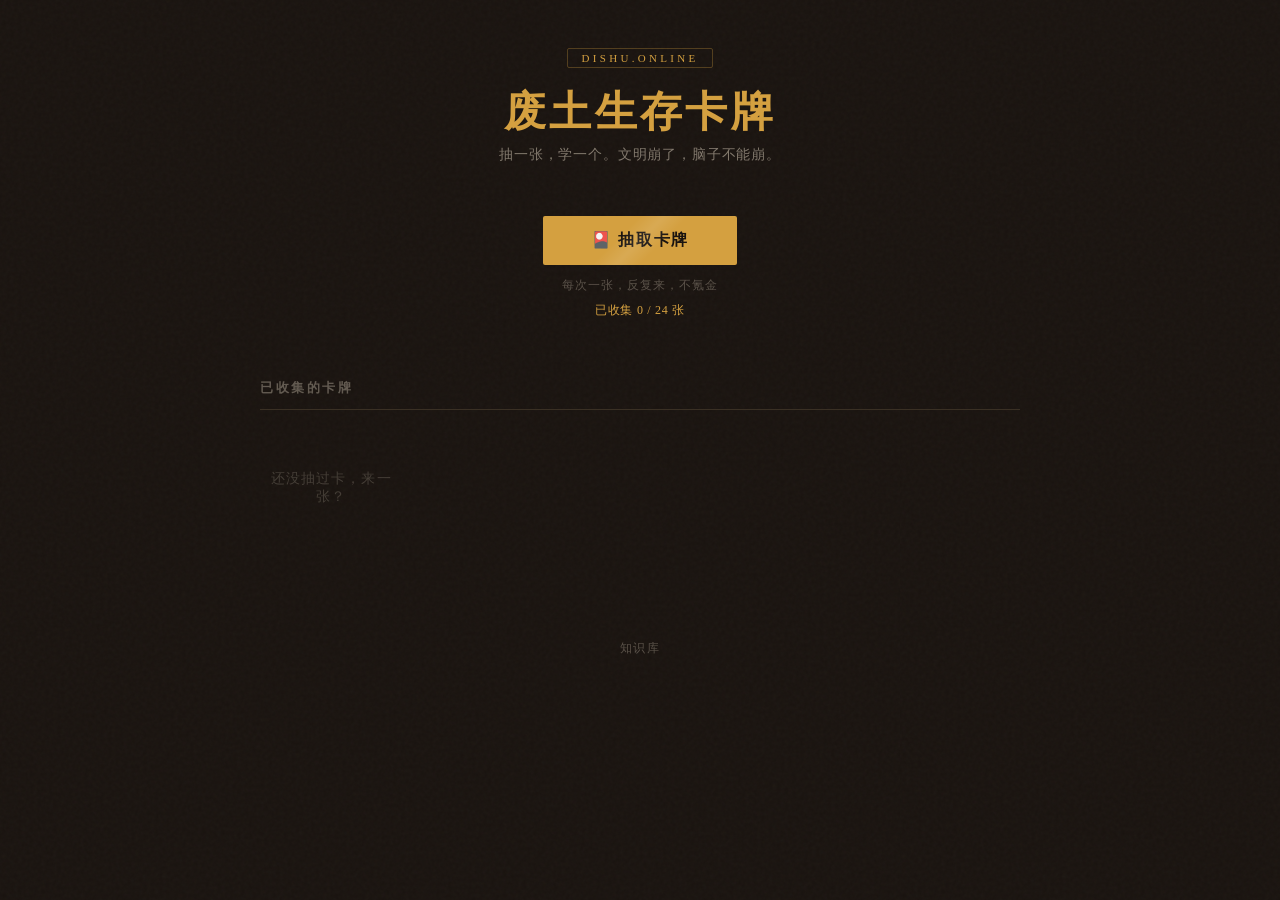
==== commit f49c4d59: "feat: 废土生存卡牌 - 24张黑色幽默知识卡牌+抽卡动画" ====
--- a/index.html
+++ b/index.html
@@ -1,91 +1,89 @@
-﻿<!DOCTYPE html>
+<!DOCTYPE html>
 <html lang="zh-CN">
 <head>
 <meta charset="UTF-8">
 <meta name="viewport" content="width=device-width, initial-scale=1.0">
-<title>地书 · 个人知识操作系统</title>
-<meta name="description" content="地书是一个个人知识操作系统，沉淀 AI、世界常识、历史地理、旅行、户外、格斗、器物与流体力学等知识路线。">
-<link rel="canonical" href="https://dishu.online/">
-<meta property="og:type" content="website">
-<meta property="og:site_name" content="地书">
-<meta property="og:title" content="地书 · 个人知识操作系统">
-<meta property="og:description" content="把知识整理成路线、清单、工具箱和判断框架，服务长期学习与实践。">
-<meta property="og:url" content="https://dishu.online/">
-<link rel="stylesheet" href="assets/css/site.css">
-<script src="assets/js/site.js" defer></script>
+<title>地书 · 生存卡牌</title>
 <style>
-* { box-sizing: border-box; }
-body { margin: 0; }
-a { color: inherit; }
-.site-home { min-height: 100vh; padding: 28px; }
-.home-wrap { width: min(1120px, 100%); margin: 0 auto; }
-.topbar { display: flex; align-items: center; justify-content: space-between; gap: 18px; padding: 14px 0 28px; }
-.brand { display: flex; align-items: center; gap: 12px; text-decoration: none; }
-.brand-mark { display: grid; place-items: center; width: 40px; height: 40px; border: 1px solid var(--site-border); border-radius: 8px; background: var(--site-surface); color: var(--site-accent-2); font-weight: 800; box-shadow: 0 8px 20px rgba(38,33,22,.06); }
-.brand strong { display: block; font-size: 17px; letter-spacing: .04em; }
-.brand span { display: block; color: var(--site-muted); font-size: 12px; margin-top: 2px; }
-.topnav { display: flex; gap: 10px; flex-wrap: wrap; justify-content: flex-end; }
-.topnav a { padding: 7px 11px; border: 1px solid transparent; border-radius: 999px; color: var(--site-muted); font-size: 13px; text-decoration: none; }
-.topnav a:hover { border-color: var(--site-border); background: rgba(255,255,255,.62); color: var(--site-text); }
-.hero { display: grid; grid-template-columns: minmax(0, 1.25fr) minmax(300px, .75fr); gap: 28px; align-items: stretch; padding: 24px 0 34px; }
-.hero-main { padding: 42px; border: 1px solid var(--site-border); border-radius: var(--site-radius); background: rgba(255,253,248,.82); box-shadow: var(--site-shadow); }
-.eyebrow { display: inline-flex; align-items: center; gap: 8px; margin-bottom: 18px; color: var(--site-accent); font-size: 13px; font-weight: 700; letter-spacing: .08em; }
-h1 { margin: 0; max-width: 720px; color: var(--site-ink); font-size: clamp(34px, 5.4vw, 62px); line-height: 1.08; letter-spacing: 0; }
-.hero-main p { max-width: 660px; margin: 18px 0 0; color: var(--site-muted); font-size: 16px; line-height: 1.85; }
-.hero-actions { display: flex; gap: 12px; flex-wrap: wrap; margin-top: 28px; }
-.btn { display: inline-flex; align-items: center; justify-content: center; min-height: 42px; padding: 9px 15px; border-radius: 7px; border: 1px solid var(--site-border); background: var(--site-surface); color: var(--site-text); text-decoration: none; font-size: 14px; font-weight: 700; }
-.btn.primary { background: var(--site-accent); color: #fff; border-color: var(--site-accent); }
-.btn:hover { transform: translateY(-1px); box-shadow: 0 10px 22px rgba(38,33,22,.10); }
-.status-panel { display: flex; flex-direction: column; gap: 14px; }
-.status-card { padding: 22px; border: 1px solid var(--site-border); border-radius: var(--site-radius); background: rgba(255,253,248,.78); box-shadow: 0 8px 20px rgba(38,33,22,.06); }
-.status-card h2, .section-head h2 { margin: 0; color: var(--site-ink); font-size: 20px; letter-spacing: 0; }
-.status-list { display: grid; gap: 10px; margin-top: 16px; }
-.status-item { display: flex; justify-content: space-between; gap: 14px; color: var(--site-muted); font-size: 14px; }
-.status-item strong { color: var(--site-text); font-size: 18px; }
-.continue-link { display: block; padding: 15px 0 0; color: var(--site-accent); font-weight: 800; text-decoration: none; }
-.section { padding: 34px 0; }
-.section-head { display: flex; align-items: end; justify-content: space-between; gap: 18px; margin-bottom: 18px; }
-.section-head p { margin: 6px 0 0; color: var(--site-muted); font-size: 14px; line-height: 1.7; }
-.grid { display: grid; grid-template-columns: repeat(3, minmax(0, 1fr)); gap: 14px; }
-.domain-card, .path-card { display: flex; flex-direction: column; min-height: 225px; padding: 22px; border: 1px solid var(--site-border); border-radius: var(--site-radius); background: rgba(255,253,248,.78); box-shadow: 0 8px 18px rgba(38,33,22,.055); text-decoration: none; transition: transform .18s ease, box-shadow .18s ease, border-color .18s ease; }
-.domain-card:hover, .path-card:hover { transform: translateY(-3px); border-color: rgba(47,111,103,.36); box-shadow: 0 16px 30px rgba(38,33,22,.11); }
-.card-kicker { color: var(--site-soft); font-size: 12px; font-weight: 800; letter-spacing: .08em; }
-.domain-card h3, .path-card h3 { margin: 12px 0 8px; color: var(--site-ink); font-size: 20px; line-height: 1.35; }
-.domain-card p, .path-card p { margin: 0; color: var(--site-muted); font-size: 14px; line-height: 1.72; }
-.use-case { margin-top: auto; padding-top: 18px; color: var(--site-accent-2); font-size: 13px; line-height: 1.55; }
-.tags { display: flex; gap: 6px; flex-wrap: wrap; margin-top: 14px; }
-.tag { padding: 3px 9px; border-radius: 999px; background: rgba(47,111,103,.08); color: var(--site-accent); font-size: 12px; }
-.paths { grid-template-columns: repeat(3, minmax(0, 1fr)); }
-.path-card { min-height: 190px; }
-.note-band { display: grid; grid-template-columns: .9fr 1.1fr; gap: 22px; padding: 26px; border: 1px solid var(--site-border); border-radius: var(--site-radius); background: var(--site-ink); color: #f8f4ec; }
-.note-band h2 { margin: 0; font-size: 24px; }
-.note-band p { margin: 0; color: rgba(248,244,236,.76); line-height: 1.8; }
-.footer { padding: 34px 0 10px; color: var(--site-muted); font-size: 13px; text-align: center; }
-.footer a { color: var(--site-accent); text-decoration: none; }
-@media (max-width: 900px) { .site-home { padding: 18px; } .topbar { align-items: flex-start; flex-direction: column; } .hero, .note-band { grid-template-columns: 1fr; } .hero-main { padding: 28px; } .grid, .paths { grid-template-columns: repeat(2, minmax(0, 1fr)); } }
-@media (max-width: 620px) { .grid, .paths { grid-template-columns: 1fr; } .hero-main { padding: 22px; } .status-card { padding: 18px; } .section-head { align-items: flex-start; flex-direction: column; } .domain-card, .path-card { min-height: auto; } }
+:root{--bg:#1a1410;--bg2:#231d16;--card-bg:#2a2218;--card-front:#f7f0e0;--text:#e8dcc8;--text-dark:#3a3020;--accent:#d4a040;--accent2:#c87a2c;--warn:#c44a2a;--border:#3a3024}
+*,*::before,*::after{margin:0;padding:0;box-sizing:border-box}
+body{font-family:"Noto Serif SC","PingFang SC","Microsoft YaHei",serif;background:var(--bg);color:var(--text);min-height:100vh;overflow-x:hidden}
+body::after{content:'';position:fixed;inset:0;opacity:.03;background-image:url("data:image/svg+xml,%3Csvg viewBox='0 0 256 256' xmlns='http://www.w3.org/2000/svg'%3E%3Cfilter id='n'%3E%3CfeTurbulence type='fractalNoise' baseFrequency='0.9' numOctaves='4' stitchTiles='stitch'/%3E%3C/filter%3E%3Crect width='100%25' height='100%25' filter='url(%23n)'/%3E%3C/svg%3E");pointer-events:none;z-index:0}
+.container{position:relative;z-index:1;max-width:800px;margin:0 auto;padding:0 20px}
+header{text-align:center;padding:48px 0 32px}
+header .mark{display:inline-block;font-size:11px;letter-spacing:.3em;color:var(--accent);border:1px solid rgba(212,160,64,.3);padding:3px 14px;border-radius:2px;margin-bottom:16px;text-transform:uppercase}
+header h1{font-size:clamp(28px,5vw,42px);font-weight:700;letter-spacing:.08em;color:var(--accent);margin-bottom:6px}
+header .sub{font-size:14px;color:rgba(232,220,200,.5);letter-spacing:.06em}
+.draw-zone{text-align:center;padding:20px 0 40px}
+.draw-btn{display:inline-block;padding:14px 48px;font-size:16px;font-family:inherit;letter-spacing:.1em;background:var(--accent);color:#1a1410;border:none;border-radius:2px;cursor:pointer;transition:all .25s;font-weight:600;position:relative;overflow:hidden}
+.draw-btn:hover{background:#e0b450;transform:translateY(-2px);box-shadow:0 6px 24px rgba(212,160,64,.3)}
+.draw-btn:active{transform:scale(.97)}
+.draw-btn:disabled{opacity:.4;cursor:not-allowed;transform:none;box-shadow:none}
+.draw-btn::after{content:'';position:absolute;inset:0;background:linear-gradient(135deg,transparent 40%,rgba(255,255,255,.1) 50%,transparent 60%);animation:shimmer 2s infinite}
+@keyframes shimmer{0%{transform:translateX(-100%)}100%{transform:translateX(100%)}}
+.draw-hint{margin-top:12px;font-size:12px;color:rgba(232,220,200,.3);letter-spacing:.08em}
+.deck-info{margin-top:8px;font-size:12px;color:var(--accent);letter-spacing:.06em}
+.reveal-overlay{display:none;position:fixed;inset:0;z-index:100;background:rgba(0,0,0,.85);justify-content:center;align-items:center;flex-direction:column}
+.reveal-overlay.active{display:flex}
+.card-reveal{width:320px;max-width:90vw;perspective:1000px}
+.card-inner{position:relative;width:100%;aspect-ratio:3/4;transition:transform .8s cubic-bezier(.25,.8,.25,1.2);transform-style:preserve-3d}
+.card-inner.flipped{transform:rotateY(180deg)}
+.card-face{position:absolute;inset:0;backface-visibility:hidden;border-radius:8px;overflow:hidden;border:2px solid var(--accent)}
+.card-back{background:var(--card-bg);display:flex;align-items:center;justify-content:center;flex-direction:column;gap:12px;background-image:repeating-linear-gradient(45deg,transparent,transparent 5px,rgba(212,160,64,.03) 5px,rgba(212,160,64,.03) 10px)}
+.card-back .vault-icon{font-size:48px;opacity:.6}
+.card-back .vault-text{font-size:12px;letter-spacing:.3em;color:var(--accent);opacity:.5}
+.card-front{background:var(--card-front);color:var(--text-dark);transform:rotateY(180deg);padding:24px;display:flex;flex-direction:column;box-shadow:0 0 40px rgba(212,160,64,.15)}
+.card-front .card-category{font-size:11px;letter-spacing:.2em;color:var(--accent2);text-transform:uppercase;margin-bottom:4px}
+.card-front .card-icon{font-size:36px;margin-bottom:8px}
+.card-front .card-title{font-size:20px;font-weight:700;margin-bottom:14px;color:#2a1a08;letter-spacing:.04em}
+.card-front .card-knowledge{font-size:14px;line-height:1.8;color:#4a3a28;flex:1}
+.card-front .card-divider{width:32px;height:2px;background:var(--accent2);margin:14px 0}
+.card-front .card-flavor{font-size:12px;font-style:italic;color:var(--warn);line-height:1.6}
+.card-front .card-number{margin-top:auto;text-align:right;font-size:10px;color:rgba(58,48,32,.3);letter-spacing:.1em}
+.reveal-close{margin-top:24px;padding:10px 32px;font-size:13px;font-family:inherit;letter-spacing:.1em;background:transparent;color:var(--accent);border:1px solid var(--accent);border-radius:2px;cursor:pointer;transition:all .2s}
+.reveal-close:hover{background:rgba(212,160,64,.1)}
+.collection-section{padding:20px 0 60px}
+.collection-section h2{font-size:13px;letter-spacing:.2em;color:rgba(232,220,200,.35);padding-bottom:12px;border-bottom:1px solid var(--border);margin-bottom:20px;text-transform:uppercase}
+.collection-grid{display:grid;grid-template-columns:repeat(auto-fill,minmax(140px,1fr));gap:12px}
+.mini-card{background:var(--bg2);border:1px solid var(--border);border-radius:4px;padding:12px;cursor:pointer;transition:all .25s;text-align:center}
+.mini-card:hover{border-color:var(--accent);transform:translateY(-2px);box-shadow:0 4px 16px rgba(0,0,0,.3)}
+.mini-card .mini-icon{font-size:24px;margin-bottom:6px}
+.mini-card .mini-title{font-size:12px;color:var(--text);font-weight:600}
+.mini-card .mini-cat{font-size:10px;color:var(--accent);margin-top:4px;opacity:.6}
+.empty-collection{text-align:center;padding:40px 0;color:rgba(232,220,200,.2);font-size:14px;letter-spacing:.08em}
+.nav-back{text-align:center;padding:32px 0 48px}
+.nav-back a{font-size:12px;color:rgba(232,220,200,.3);text-decoration:none;letter-spacing:.1em;transition:color .2s}
+.nav-back a:hover{color:var(--accent)}
+.toast{position:fixed;top:20px;left:50%;transform:translateX(-50%);background:var(--accent2);color:#fff;padding:10px 24px;border-radius:4px;font-size:13px;z-index:200;letter-spacing:.06em;opacity:0;transition:opacity .3s;pointer-events:none}
+.toast.show{opacity:1}
+@media(max-width:480px){header{padding:32px 0 24px}.draw-btn{padding:12px 32px;font-size:15px}.card-reveal{width:280px}.collection-grid{grid-template-columns:repeat(3,1fr);gap:8px}.mini-card{padding:8px}}
 </style>
-<script type="application/ld+json">{"@context":"https://schema.org","@type":"WebSite","name":"地书","url":"https://dishu.online/","description":"个人知识操作系统，沉淀长期学习路线、工具箱和判断框架。"}</script>
 </head>
-<body class="site-shell">
-<div class="site-home"><div class="home-wrap">
-<header class="topbar"><a class="brand" href="./" aria-label="地书首页"><span class="brand-mark">地</span><span><strong>地书</strong><span>dishu.online · 个人知识操作系统</span></span></a><nav class="topnav" aria-label="首页导航"><a href="#domains">知识领域</a><a href="#paths">知识路线</a><a href="#future">长期方向</a></nav></header>
-<main>
-<section class="hero" id="top"><div class="hero-main"><div class="eyebrow">持续整理 · 自用优先 · 可产品化</div><h1>把知识整理成能反复使用的路线、清单和判断框架。</h1><p>地书不是资料仓库，而是一个给自己长期使用的知识操作系统：从世界常识到 AI，从历史地理到旅行户外，把零散输入沉淀成可执行的路径。</p><div class="hero-actions"><a class="btn primary" href="kb/ai-overview.html">继续学习 AI 全景</a><a class="btn" href="#domains">查看 9 个领域</a></div></div><aside class="status-panel" aria-label="知识库状态"><div class="status-card"><h2>当前状态</h2><div class="status-list"><div class="status-item"><span>知识领域</span><strong>9</strong></div><div class="status-item"><span>重点路线</span><strong>3</strong></div><div class="status-item"><span>更新策略</span><strong>长期</strong></div></div></div><div class="status-card"><h2>最近适合打开</h2><a class="continue-link" href="kb/ai-agent.html">AI Agent 入门完全指南 →</a><a class="continue-link" href="kb/outdoor.html">户外手册：装备与行动清单 →</a></div></aside></section>
-<section class="section" id="domains"><div class="section-head"><div><h2>知识领域</h2><p>每个入口都尽量回答一个实际问题：我该如何理解、选择、行动或复盘。</p></div></div><div class="grid">
-<a class="domain-card" href="kb/world-sense.html"><span class="card-kicker">认知与技术</span><h3>世界运行常识</h3><p>政治、经济、历史与技术变量的底层框架。</p><div class="use-case">适合：看新闻、判断趋势、建立宏观坐标。</div><div class="tags"><span class="tag">常识</span><span class="tag">宏观</span></div></a>
-<a class="domain-card" href="kb/ai-overview.html"><span class="card-kicker">认知与技术</span><h3>AI 全景图谱</h3><p>从产业格局、财富逻辑到技术脉络的系统地图。</p><div class="use-case">适合：快速建立 AI 时代的判断框架。</div><div class="tags"><span class="tag">AI</span><span class="tag">路线</span></div></a>
-<a class="domain-card" href="kb/ai-agent.html"><span class="card-kicker">认知与技术</span><h3>AI Agent 入门</h3><p>本地 Agent、网页聊天、MCP、Skill、CLI 与典型工作流。</p><div class="use-case">适合：把 AI 从聊天工具变成工作系统。</div><div class="tags"><span class="tag">Agent</span><span class="tag">工具</span></div></a>
-<a class="domain-card" href="kb/history-geo.html"><span class="card-kicker">人文与地理</span><h3>中国历史地理</h3><p>用地理、交通、边疆和都城理解历史演变。</p><div class="use-case">适合：读史、旅行、理解中国空间结构。</div><div class="tags"><span class="tag">历史</span><span class="tag">地理</span></div></a>
-<a class="domain-card" href="kb/artifacts.html"><span class="card-kicker">人文与地理</span><h3>器物志</h3><p>博物馆、文物、古建与石窟的入门观看方法。</p><div class="use-case">适合：逛馆、看古建、把审美变成方法。</div><div class="tags"><span class="tag">文物</span><span class="tag">古建</span></div></a>
-<a class="domain-card" href="kb/travel.html"><span class="card-kicker">人文与地理</span><h3>全国旅行入门</h3><p>路线、季节、预算、玩法和目的地选择框架。</p><div class="use-case">适合：从想去哪里，变成知道怎么去。</div><div class="tags"><span class="tag">旅行</span><span class="tag">规划</span></div></a>
-<a class="domain-card" href="kb/combat.html"><span class="card-kicker">身体与自然</span><h3>格斗修炼手册</h3><p>拳击、体能、防守、训练计划和冲突边界。</p><div class="use-case">适合：系统训练身体，而不是只收藏教程。</div><div class="tags"><span class="tag">训练</span><span class="tag">安全</span></div></a>
-<a class="domain-card" href="kb/outdoor.html"><span class="card-kicker">身体与自然</span><h3>户外手册</h3><p>自驾、露营、野炊、垂钓、徒步、摄影与生存基础。</p><div class="use-case">适合：把出门玩变成可复用的行动清单。</div><div class="tags"><span class="tag">户外</span><span class="tag">清单</span></div></a>
-<a class="domain-card" href="kb/fluid-mechanics.html"><span class="card-kicker">身体与自然</span><h3>流体力学认知地图</h3><p>从连续介质到边界层、湍流、激波和工程工具箱。</p><div class="use-case">适合：用认知地图进入一门硬学科。</div><div class="tags"><span class="tag">物理</span><span class="tag">工程</span></div></a>
-</div></section>
-<section class="section" id="paths"><div class="section-head"><div><h2>知识路线</h2><p>未来最有产品化潜力的不是孤立文章，而是能带人完成一段成长的路线。</p></div></div><div class="grid paths"><a class="path-card" href="kb/ai-overview.html#engineer"><span class="card-kicker">路线 01</span><h3>AI 应用工程师</h3><p>从 Python、Prompt、RAG、Agent 到生产化的非科班路径。</p></a><a class="path-card" href="kb/travel.html#routes"><span class="card-kicker">路线 02</span><h3>中国旅行能力</h3><p>把目的地、季节、预算和路线组合成可执行计划。</p></a><a class="path-card" href="kb/history-geo.html"><span class="card-kicker">路线 03</span><h3>历史地理通识</h3><p>用空间、交通、资源和边疆重读中国历史。</p></a></div></section>
-<section class="section" id="future"><div class="note-band"><h2>长期方向</h2><p>AI 会让普通知识越来越容易获得，但不会自动替你筛选重点、设计路径、形成判断、完成实践。地书要沉淀的是这些更耐用的部分：路线图、检查清单、工具箱、案例复盘和个人经验。</p></div></section>
-</main><footer class="footer"><p>© 2026 <a href="https://github.com/ZPrazel" target="_blank" rel="noopener noreferrer">ZPrazel</a> · 地书知识库 · 持续生长中</p></footer>
-</div></div>
+<body>
+<div class="container">
+<header><div class="mark">dishu.online</div><h1>废土生存卡牌</h1><p class="sub">抽一张，学一个。文明崩了，脑子不能崩。</p></header>
+<div class="draw-zone"><button class="draw-btn" id="drawBtn">🎴 抽取卡牌</button><p class="draw-hint">每次一张，反复来，不氪金</p><p class="deck-info">已收集 <span id="collectedCount">0</span> / <span id="totalCount">24</span> 张</p></div>
+<div class="reveal-overlay" id="revealOverlay"><div class="card-reveal"><div class="card-inner" id="cardInner"><div class="card-face card-back"><div class="vault-icon">📦</div><div class="vault-text">VAULT-TEC</div></div><div class="card-face card-front" id="cardFront"></div></div></div><button class="reveal-close" id="revealClose">收进卡包</button></div>
+<div class="collection-section"><h2>已收集的卡牌</h2><div class="collection-grid" id="collectionGrid"><div class="empty-collection" id="emptyHint">还没抽过卡，来一张？</div></div></div>
+<div class="nav-back"><a href="kb/world-sense.html">知识库</a></div>
+</div>
+<div class="toast" id="toast"></div>
+<script>
+var CARDS=[{id:1,cat:"水源",icon:"💧",title:"没有自来水之后",knowledge:"一个成年人每天至少需要 2-3 升饮用水。记住三个来源：热水器里有 150 升起跳的储备水；马桶水箱（不是马桶）是干净的；雨水收集只需一块塑料布。别忘了家里的花盆底下永远有点存货。",flavor:"你现在喝的每一口自来水，都泡过恐龙的尿。别矫情了。"},{id:2,cat:"食物",icon:"🥫",title:"罐头不会过期",knowledge:"罐头在干燥阴凉环境下，实际保质期远超标签。二战时期 70 年前的军粮罐头开出来还能吃。关键是：罐头不能鼓胀、不能生锈穿孔、打开时没有异味或喷溅。记得备一个手动开罐器，停电时电动的那玩意是废铁。",flavor:"你现在嫌弃的午餐肉，可能是下个月你最想念的东西。"},{id:3,cat:"急救",icon:"🩹",title:"止血比你想象的简单",knowledge:"大出血时不要想太多：直接按压伤口是最有效的止血方式，用干净布或衣服，死死按住至少 10 分钟不松手。止血带只用在四肢、伤口的近心端、紧到血止住为止。记住一个原则：任何止血方法的第一条都是「别把自己搭进去」。戴手套。",flavor:"你以为会用枪很重要？在末日，会用止血带的人活得更久。"},{id:4,cat:"火源",icon:"🔥",title:"打火机终会用完",knowledge:"一次性打火机在没气之后还有一次机会：拆出压电打火器，那个小火花能点燃气灶、引燃棉花、点燃酒精棉片。学会用 9V 电池 + 钢丝绒取火（把钢丝绒拉松，电池正负极一碰就着），比钻木取火靠谱一万倍。棉花球蘸凡士林是最好的引火物。",flavor:"你收集了 50 个打火机？很好。其中一个在你最需要的时候一定会坏。"},{id:5,cat:"庇护所",icon:"🏚️",title:"晚上别睡在地上",knowledge:"野外过夜，地面会吸走你身体 60% 的热量。在身体和地面之间至少垫 10 厘米的隔离层：干树叶、松枝、背包、纸板都可以。如果什么都没有，蹲着也比躺着暖和。紧急太空毯反射 90% 体温，但必须裹紧，留缝等于没裹。",flavor:"浪漫地「以天为被以地为床」的人，大多在黎明前就失温了。"},{id:6,cat:"通讯",icon:"📻",title:"手机没信号之后",knowledge:"FM 收音机是末日最重要的小电器，两节五号电池能撑一周，可以接收几十公里内的广播。手台（对讲机）在没有基站的情况下，城市里有效距离约 1-3 公里，开阔地可达 5-10 公里。如果都没有，一面镜子的反光信号在晴天可以看到 15 公里远。",flavor:"你刷短视频的时间够学摩斯密码了。算了，SOS 三个字母记住就行。"},{id:7,cat:"方向",icon:"🧭",title:"没有 GPS 怎么认路",knowledge:"白天：手表时针指向太阳，时针与 12 点夹角的平分线指向南方（北半球）。夜晚：北斗七星勺口两颗星延长 5 倍的距离就是北极星。没有表没有星：看树——北半球孤树的南侧枝叶更茂密，树桩年轮南侧更宽。教堂通常坐西朝东。",flavor:"你的手机导航告诉你「前方 200 米右转」，但没告诉你电池只剩 3%。"},{id:8,cat:"绳索",icon:"🪢",title:"你会打几个结",knowledge:"三个结可以解决 90% 的问题：八字结（固定，不会自己松开）、称人结（固定物体不滑动，救命结）、双套结（调节长度，晾衣搭棚通用）。不需要学航海级别的打结大全，这三个练到闭眼能打就够了。用鞋带先练，练 20 遍形成肌肉记忆。",flavor:"你打了二十年的鞋带蝴蝶结，绳子一换就不会了。这很人类。"},{id:9,cat:"心理",icon:"🧠",title:"恐慌比灾难更致命",knowledge:"紧急情况下的「333 法则」：3 分钟不呼吸、3 小时失温、3 天缺水、3 周缺粮。但恐慌可以在 30 秒内让你做出致命决定。应对方法很简单：先坐下，深呼吸 4 次，数到 30，然后再行动。这个简单的延迟可以避免大多数灾难中的二次伤害。",flavor:"丧尸还没来，你先被自己的心跳声吓死了。深呼吸，战士。"},{id:10,cat:"能源",icon:"⚡",title:"停电以后",knowledge:"一个汽车电瓶（12V 60Ah）储存约 0.7 度电，用一个逆变器就能给手机充几百次、给 LED 灯供电几十小时、甚至短暂驱动小冰箱。太阳能板 + 电瓶是最便宜的离网电力方案。记住：冰箱断电后保持关门，冷冻室能撑 24-48 小时，冷藏室 4 小时。",flavor:"你囤了一堆充电宝，却忘了它们也需要充电。这就叫文明人的盲区。"},{id:11,cat:"自卫",icon:"🛡️",title:"最好的武器不是枪",knowledge:"在真正的混乱中，显眼的武器会让人把你当成首要目标。低调是最大的安全。不在混乱区域逗留、不炫耀物资、不在陌生人面前讨论你的储备。一个看起来很无聊的人，比一个看起来很厉害的人活得久。如果真的需要防身，强光手电（闪瞎对方）加随身警报器就够了。",flavor:"你想用它打僵尸吗？不。它打不了僵尸。但它能让你不用打僵尸。"},{id:12,cat:"卫生",icon:"🧼",title:"厕所比食物更需要预案",knowledge:"没有冲水马桶时，痢疾和霍乱杀的人比饥饿多。最简单的应急厕所：一个大号塑料桶 + 厚垃圾袋 + 猫砂或木屑。每次用完后撒一层覆盖物封住气味。两个桶轮流用，满了就密封挖深坑掩埋（远离水源至少 30 米）。漂白水稀释 10 倍是最好用的消毒液。",flavor:"你想象末日画面里都是枪战和飙车。真正的末日画面里大家都在找厕所。"},{id:13,cat:"工具",icon:"🔧",title:"一把莱泽曼能救你的命",knowledge:"一把多功能钳子（Leatherman 或瑞士军刀）涵盖钳子、刀、螺丝刀、剪刀、开瓶器。不用带一箱工具。重点：刀片保持锋利（钝刀比快刀危险 10 倍），钳子是最被低估的功能。再配一卷电工胶带，修 80% 的家用东西够了。",flavor:"你工具箱里最值钱的那把德国钳子，末日第一天就会有人拿它来撬你的门。藏好。"},{id:14,cat:"保暖",icon:"🧥",title:"穿对的衣服比搭帐篷重要",knowledge:"三层穿衣法：贴身排汗层（速干，别穿纯棉）、中间保温层（抓绒或羊毛）、外层防风防水。纯棉致命——湿了以后丧失所有保温能力，且干得极慢。袜子永远多带一双干的。在寒冷中，帽子比你想象的重要：头部散热占全身 30-50%。",flavor:"你在商场抢的那件加拿大鹅羽绒服，淋一场雨之后还不如一件雨衣加几层报纸。"},{id:15,cat:"植物",icon:"🌿",title:"哪些野草能救命",knowledge:"中国的常见可食用野生植物：马齿苋（多肉小叶，酸酸的，遍地都是）、荠菜（春天最安全的选择）、蒲公英（全株可食，根可以烤来当咖啡替代品）。一票否决规则：任何有乳白色汁液的植物不要碰；伞形花序的植物（像小伞）大多有毒，除非你能 100% 确认是胡萝卜科的。",flavor:"分辨蘑菇有没有毒？当地老人看一眼就知道。你没有这个老人，所以别碰任何蘑菇。"},{id:16,cat:"信息",icon:"📖",title:"有本书比手机好使",knowledge:"下载到本地的信息才是你的。提前存好：本地地图（含等高线）、基础急救手册、常见植物图谱、基础机械维修指南。纸质版永不过期。一个旧 Kindle 充满电能用一个月，存几千本书，比一架子纸质书好带。记得把 PDF 转成 Kindle 格式。",flavor:"「这东西网上都有。」——说这话的人，在断网第三天开始后悔。"},{id:17,cat:"社交",icon:"🤝",title:"独狼死得最快",knowledge:"末日电影里主角总是独来独往，现实中独行者在第一周死亡率最高。一个 3-5 人的小团体有不同技能（医疗、机械、烹饪、谈判），可以轮流守夜、分担体力活、互相照应。最大的危险不是丧尸，是信任错人。别急着跟陌生人展示你的全部储备。",flavor:"你想当那个骑着摩托车扫射丧尸的硬汉。但硬汉也需要有人帮他缝伤口。"},{id:18,cat:"城市",icon:"🏙️",title:"高层建筑里的水压",knowledge:"停电后，高层建筑（6 层以上）的二次供水系统会瞬间失效——水泵不转了。所有高于市政水压能达范围的水龙头都没水。你住在 20 楼？那你的逃生包里第一件东西应该是水，不是刀。电梯是死亡陷阱，楼梯间里可能有烟，往下走时口罩打湿。",flavor:"你那套顶层复式末日堡垒方案，在电梯停运的第一天就变成了 30 层健身挑战。"},{id:19,cat:"宠物",icon:"🐕",title:"你的狗比监控好用",knowledge:"狗能在人类察觉到危险前很久就感知到异常——气味、声音、振动。中型犬的警觉性和威慑力性价比最高。需要准备：至少一周的狗粮、折叠水碗、牵引绳备份、狗的基础药物（驱虫药、止血粉）。你的狗不会背叛你，但它需要你活下去。",flavor:"你想训练它攻击丧尸？先教它别吃地上的不明物体吧。"},{id:20,cat:"理财",icon:"💰",title:"末日经济学",knowledge:"通货膨胀时，实物永远比钞票值钱。但不要把所有钱变成物资——流通性也很重要。最保值的「末日硬通货」排序：药品 > 弹药 > 酒 > 香烟 > 电池 > 糖 > 咖啡。这些东西轻便、耐储存、人人需要。金条？太重了，而且不能吃。",flavor:"你囤比特币应对末日。末日来了，电都没了，你的财富只剩下一串没人看得见的数字。"},{id:21,cat:"旅行",icon:"🎒",title:"72 小时生存包",knowledge:"每个家庭成员一个背包，放在门口，随时可抓走。内容：3 升水、3 天高热量食物（能量棒/坚果）、急救包、手电 + 备用电池、多功能工具、保暖毯、雨衣、重要证件复印件、现金零钱、充电宝、哨子。总重不超过你体重的 15%。每半年检查一次，换掉过期的东西。",flavor:"这叫 BOB（Bug-Out Bag）——逃生包。不是那些你在淘宝上买的「末日求生 300 件套」。"},{id:22,cat:"烹饪",icon:"🍳",title:"没有燃气怎么做饭",knowledge:"酒精炉是城市里最安全简易的替代热源：医用酒精倒进一个剪开的易拉罐里，点火就行。户外用固体酒精块更方便。还有个方法：汽车发动机舱在行驶后滚烫，用锡纸包好食物放上去，半小时后就能吃到热饭。别笑，长途卡车司机就这么干的。",flavor:"你花三千块买的户外钛合金炉头，在关键时刻还不如一个可乐罐改造的酒精炉好使。"},{id:23,cat:"记忆",icon:"🧿",title:"数字世界的你想好了吗",knowledge:"把所有重要信息打印一份：紧急联系人、保险单号、银行账号、房产证、医疗记录。不要只存在云端。一个防水文件袋，放在生存包侧兜。密码管理器的紧急恢复码也打印出来。别高估自己的记忆力，也别高估手机的电量。",flavor:"你知道世界末日后什么最没用吗？你的人脸识别登录。你的脸还是那张脸，但服务器没了。"},{id:24,cat:"哲学",icon:"💀",title:"末日的第一课",knowledge:"生存的最核心法则不是你有多少物资，而是你能不能快速接受现实。世界变了，你得跟着变。怀旧、抱怨、等别人来救——这三种心态杀的人比丧尸多。活下来的人都有个共同点：在其他人还在怀疑「这真的发生了吗」的时候，他们已经行动起来。",flavor:"战争永远不会改变。人类也永远不会。但你可以变得比昨天更不好惹一点。"}];
+var collected=new Set();try{var saved=JSON.parse(localStorage.getItem('dc'));if(Array.isArray(saved))collected=new Set(saved)}catch(e){}
+function save(){localStorage.setItem('dc',JSON.stringify([...collected]))}
+function updateUI(){document.getElementById('collectedCount').textContent=collected.size;document.getElementById('totalCount').textContent=CARDS.length;var g=document.getElementById('collectionGrid');var eh=document.getElementById('emptyHint');if(collected.size===0){g.innerHTML='';if(!document.getElementById('emptyHint')){var d=document.createElement('div');d.className='empty-collection';d.id='emptyHint';d.textContent='还没抽过卡，来一张？';g.appendChild(d)}return}if(eh)eh.remove();g.innerHTML='';var sorted=[...collected].sort(function(a,b){return a-b});sorted.forEach(function(id){var card=CARDS.find(function(c){return c.id===id});if(!card)return;var div=document.createElement('div');div.className='mini-card';div.innerHTML='<div class="mini-icon">'+card.icon+'</div><div class="mini-title">'+card.title+'</div><div class="mini-cat">'+card.cat+'</div>';div.onclick=function(){showCard(card)};g.appendChild(div)})}
+var currentCard=null;
+function getRandomCard(){var avail=CARDS.filter(function(c){return !collected.has(c.id)});if(avail.length===0)return CARDS[Math.floor(Math.random()*CARDS.length)];return avail[Math.floor(Math.random()*avail.length)]}
+function drawCard(){var btn=document.getElementById('drawBtn');btn.disabled=true;currentCard=getRandomCard();var isNew=!collected.has(currentCard.id);var inner=document.getElementById('cardInner');inner.classList.remove('flipped');var front=document.getElementById('cardFront');front.innerHTML='<div class="card-category">'+currentCard.cat+'</div><div class="card-icon">'+currentCard.icon+'</div><div class="card-title">'+currentCard.title+'</div><div class="card-knowledge">'+currentCard.knowledge+'</div><div class="card-divider"></div><div class="card-flavor">'+currentCard.flavor+'</div><div class="card-number">No. '+(currentCard.id<10?'0':'')+currentCard.id+'</div>';document.getElementById('revealOverlay').classList.add('active');setTimeout(function(){inner.classList.add('flipped');if(isNew){collected.add(currentCard.id);save();updateUI();showToast('新卡牌！')}else{setTimeout(function(){showToast('你已经抽过这张了')},400)}},400);setTimeout(function(){btn.disabled=false},1000)}
+function showCard(card){currentCard=card;var inner=document.getElementById('cardInner');inner.classList.remove('flipped');var front=document.getElementById('cardFront');front.innerHTML='<div class="card-category">'+card.cat+'</div><div class="card-icon">'+card.icon+'</div><div class="card-title">'+card.title+'</div><div class="card-knowledge">'+card.knowledge+'</div><div class="card-divider"></div><div class="card-flavor">'+card.flavor+'</div><div class="card-number">No. '+(card.id<10?'0':'')+card.id+'</div>';document.getElementById('revealOverlay').classList.add('active');setTimeout(function(){inner.classList.add('flipped')},300)}
+function closeCard(){document.getElementById('cardInner').classList.remove('flipped');document.getElementById('revealOverlay').classList.remove('active')}
+document.getElementById('revealOverlay').addEventListener('click',function(e){if(e.target===this)closeCard()});
+document.getElementById('revealClose').addEventListener('click',closeCard);
+document.addEventListener('keydown',function(e){if(e.key==='Escape')closeCard()});
+document.getElementById('drawBtn').addEventListener('click',drawCard);
+function showToast(msg){var t=document.getElementById('toast');t.textContent=msg;t.classList.add('show');setTimeout(function(){t.classList.remove('show')},1800)}
+updateUI();
+</script>
 </body>
 </html>
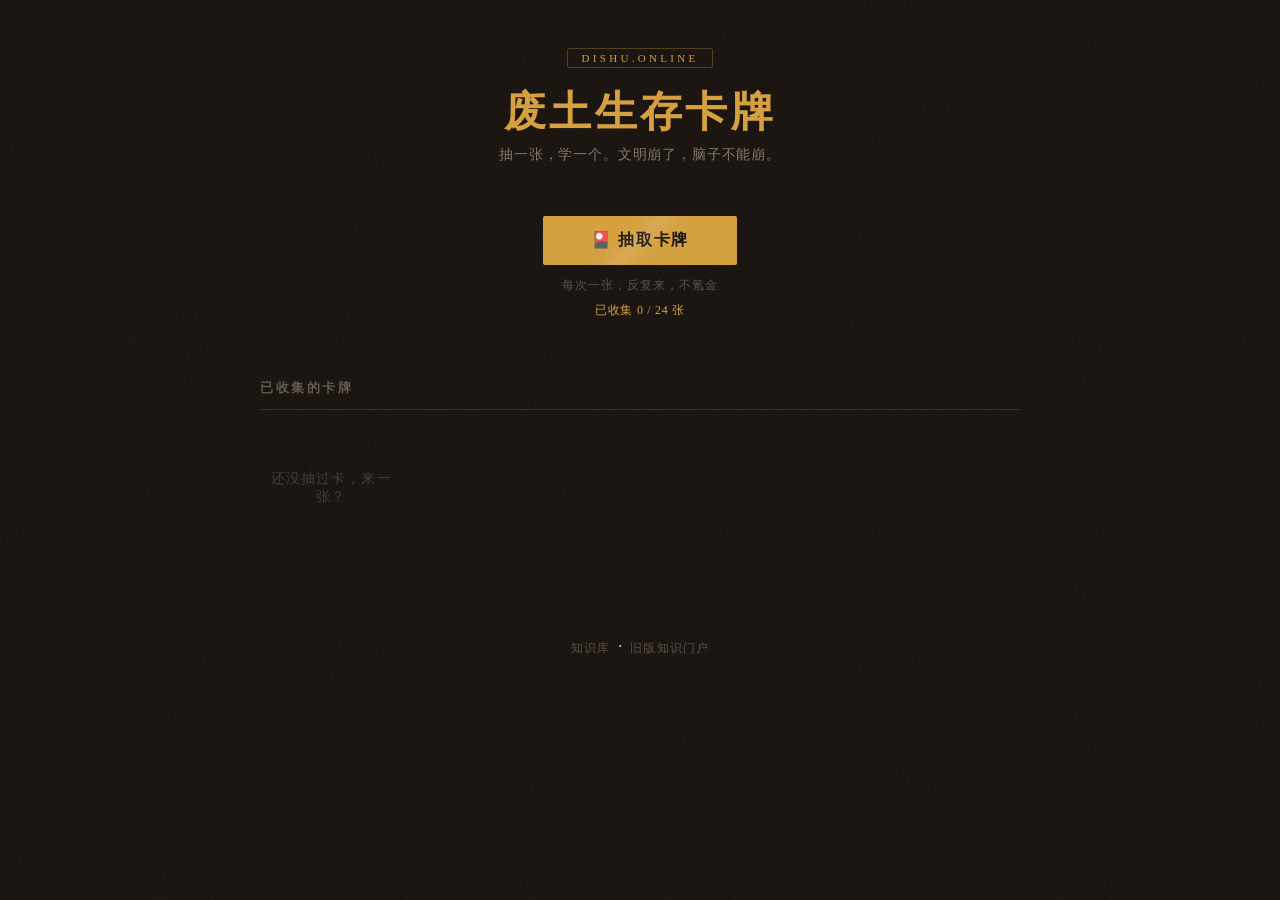
==== commit 9fee03e7: "save old knowledge portal as knowledge.html; survival cards as main" ====
--- a/index.html
+++ b/index.html
@@ -65,7 +65,7 @@
 <div class="draw-zone"><button class="draw-btn" id="drawBtn">🎴 抽取卡牌</button><p class="draw-hint">每次一张，反复来，不氪金</p><p class="deck-info">已收集 <span id="collectedCount">0</span> / <span id="totalCount">24</span> 张</p></div>
 <div class="reveal-overlay" id="revealOverlay"><div class="card-reveal"><div class="card-inner" id="cardInner"><div class="card-face card-back"><div class="vault-icon">📦</div><div class="vault-text">VAULT-TEC</div></div><div class="card-face card-front" id="cardFront"></div></div></div><button class="reveal-close" id="revealClose">收进卡包</button></div>
 <div class="collection-section"><h2>已收集的卡牌</h2><div class="collection-grid" id="collectionGrid"><div class="empty-collection" id="emptyHint">还没抽过卡，来一张？</div></div></div>
-<div class="nav-back"><a href="kb/world-sense.html">知识库</a></div>
+<div class="nav-back"><a href="kb/world-sense.html">知识库</a> &nbsp;·&nbsp; <a href="knowledge.html">旧版知识门户</a></div>
 </div>
 <div class="toast" id="toast"></div>
 <script>
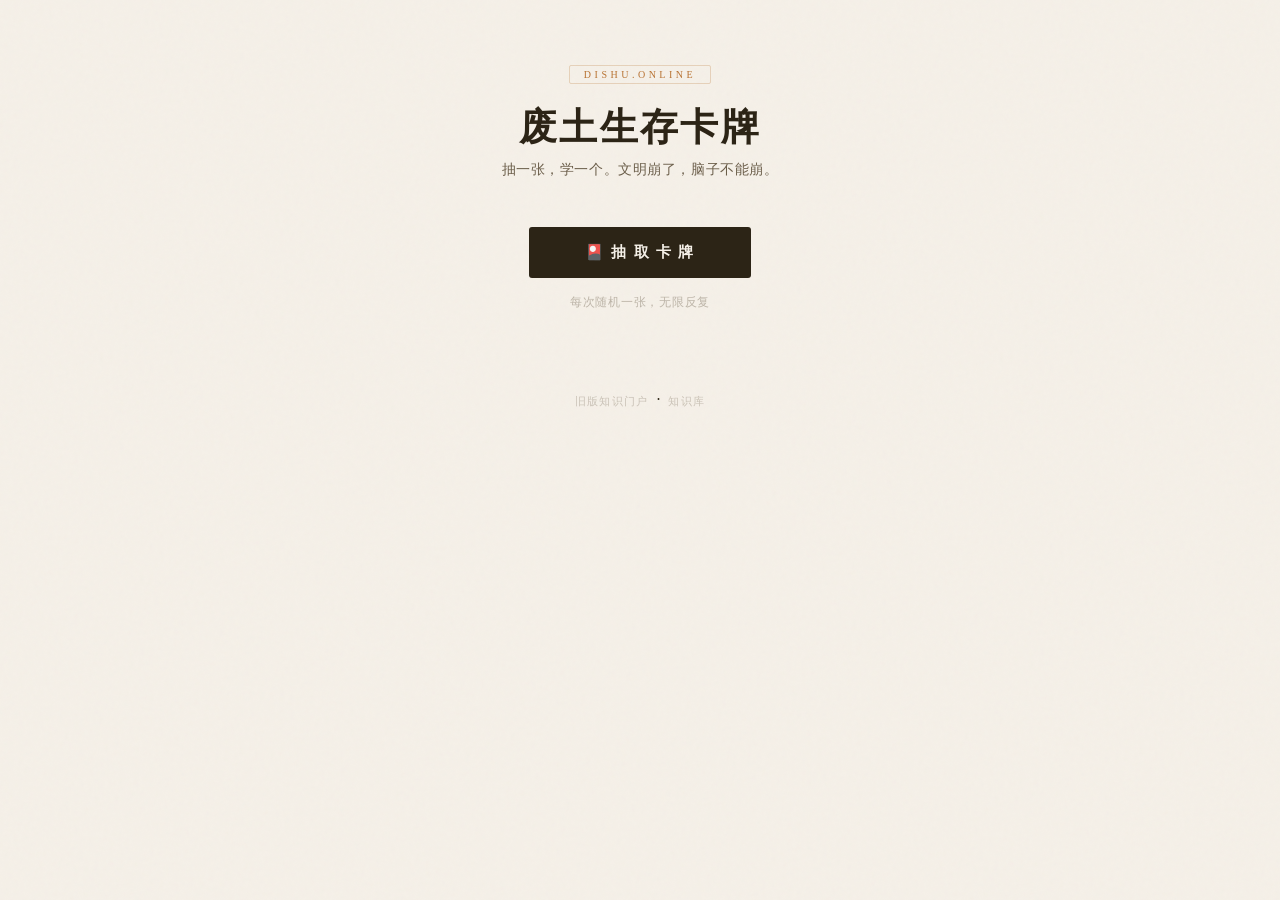
==== commit aa31cafb: "redesign: warm palette, full card display, pure draw (no collection)" ====
--- a/index.html
+++ b/index.html
@@ -5,85 +5,68 @@
 <meta name="viewport" content="width=device-width, initial-scale=1.0">
 <title>地书 · 生存卡牌</title>
 <style>
-:root{--bg:#1a1410;--bg2:#231d16;--card-bg:#2a2218;--card-front:#f7f0e0;--text:#e8dcc8;--text-dark:#3a3020;--accent:#d4a040;--accent2:#c87a2c;--warn:#c44a2a;--border:#3a3024}
+:root{--bg:#f5f0e8;--card-bg:#fffef8;--text:#2c2416;--text-soft:#6b5e4a;--accent:#b87333;--accent2:#c44a2a;--border:#d4cbb8;--shadow:0 2px 16px rgba(0,0,0,.08)}
 *,*::before,*::after{margin:0;padding:0;box-sizing:border-box}
 body{font-family:"Noto Serif SC","PingFang SC","Microsoft YaHei",serif;background:var(--bg);color:var(--text);min-height:100vh;overflow-x:hidden}
-body::after{content:'';position:fixed;inset:0;opacity:.03;background-image:url("data:image/svg+xml,%3Csvg viewBox='0 0 256 256' xmlns='http://www.w3.org/2000/svg'%3E%3Cfilter id='n'%3E%3CfeTurbulence type='fractalNoise' baseFrequency='0.9' numOctaves='4' stitchTiles='stitch'/%3E%3C/filter%3E%3Crect width='100%25' height='100%25' filter='url(%23n)'/%3E%3C/svg%3E");pointer-events:none;z-index:0}
-.container{position:relative;z-index:1;max-width:800px;margin:0 auto;padding:0 20px}
-header{text-align:center;padding:48px 0 32px}
-header .mark{display:inline-block;font-size:11px;letter-spacing:.3em;color:var(--accent);border:1px solid rgba(212,160,64,.3);padding:3px 14px;border-radius:2px;margin-bottom:16px;text-transform:uppercase}
-header h1{font-size:clamp(28px,5vw,42px);font-weight:700;letter-spacing:.08em;color:var(--accent);margin-bottom:6px}
-header .sub{font-size:14px;color:rgba(232,220,200,.5);letter-spacing:.06em}
-.draw-zone{text-align:center;padding:20px 0 40px}
-.draw-btn{display:inline-block;padding:14px 48px;font-size:16px;font-family:inherit;letter-spacing:.1em;background:var(--accent);color:#1a1410;border:none;border-radius:2px;cursor:pointer;transition:all .25s;font-weight:600;position:relative;overflow:hidden}
-.draw-btn:hover{background:#e0b450;transform:translateY(-2px);box-shadow:0 6px 24px rgba(212,160,64,.3)}
+body::after{content:'';position:fixed;inset:0;opacity:.025;background-image:url("data:image/svg+xml,%3Csvg viewBox='0 0 256 256' xmlns='http://www.w3.org/2000/svg'%3E%3Cfilter id='n'%3E%3CfeTurbulence type='fractalNoise' baseFrequency='0.7' numOctaves='4' stitchTiles='stitch'/%3E%3C/filter%3E%3Crect width='100%25' height='100%25' filter='url(%23n)'/%3E%3C/svg%3E");pointer-events:none;z-index:0}
+.container{position:relative;z-index:1;max-width:600px;margin:0 auto;padding:0 20px}
+header{text-align:center;padding:64px 0 40px}
+header .mark{display:inline-block;font-size:10px;letter-spacing:.35em;color:var(--accent);border:1px solid rgba(184,115,51,.25);padding:3px 14px;border-radius:2px;margin-bottom:18px;text-transform:uppercase}
+header h1{font-size:clamp(26px,5vw,38px);font-weight:700;letter-spacing:.06em;color:var(--text);margin-bottom:8px}
+header .sub{font-size:14px;color:var(--text-soft);letter-spacing:.04em}
+.draw-zone{text-align:center;padding:8px 0 48px}
+.draw-btn{display:inline-block;padding:16px 56px;font-size:15px;font-family:inherit;letter-spacing:.12em;background:var(--text);color:var(--bg);border:none;border-radius:3px;cursor:pointer;transition:all .3s;font-weight:600}
+.draw-btn:hover{background:#3a3028;transform:translateY(-2px);box-shadow:0 8px 28px rgba(0,0,0,.12)}
 .draw-btn:active{transform:scale(.97)}
 .draw-btn:disabled{opacity:.4;cursor:not-allowed;transform:none;box-shadow:none}
-.draw-btn::after{content:'';position:absolute;inset:0;background:linear-gradient(135deg,transparent 40%,rgba(255,255,255,.1) 50%,transparent 60%);animation:shimmer 2s infinite}
-@keyframes shimmer{0%{transform:translateX(-100%)}100%{transform:translateX(100%)}}
-.draw-hint{margin-top:12px;font-size:12px;color:rgba(232,220,200,.3);letter-spacing:.08em}
-.deck-info{margin-top:8px;font-size:12px;color:var(--accent);letter-spacing:.06em}
-.reveal-overlay{display:none;position:fixed;inset:0;z-index:100;background:rgba(0,0,0,.85);justify-content:center;align-items:center;flex-direction:column}
+.draw-hint{margin-top:16px;font-size:12px;color:rgba(107,94,74,.4);letter-spacing:.06em}
+
+.reveal-overlay{display:none;position:fixed;inset:0;z-index:100;background:rgba(26,20,16,.88);justify-content:center;align-items:center;flex-direction:column}
 .reveal-overlay.active{display:flex}
-.card-reveal{width:320px;max-width:90vw;perspective:1000px}
-.card-inner{position:relative;width:100%;aspect-ratio:3/4;transition:transform .8s cubic-bezier(.25,.8,.25,1.2);transform-style:preserve-3d}
+.card-reveal{width:340px;max-width:92vw;perspective:1200px}
+.card-inner{position:relative;width:100%;min-height:460px;max-height:80vh;overflow-y:auto;transition:transform .7s cubic-bezier(.25,.8,.25,1.2);transform-style:preserve-3d}
 .card-inner.flipped{transform:rotateY(180deg)}
-.card-face{position:absolute;inset:0;backface-visibility:hidden;border-radius:8px;overflow:hidden;border:2px solid var(--accent)}
-.card-back{background:var(--card-bg);display:flex;align-items:center;justify-content:center;flex-direction:column;gap:12px;background-image:repeating-linear-gradient(45deg,transparent,transparent 5px,rgba(212,160,64,.03) 5px,rgba(212,160,64,.03) 10px)}
-.card-back .vault-icon{font-size:48px;opacity:.6}
-.card-back .vault-text{font-size:12px;letter-spacing:.3em;color:var(--accent);opacity:.5}
-.card-front{background:var(--card-front);color:var(--text-dark);transform:rotateY(180deg);padding:24px;display:flex;flex-direction:column;box-shadow:0 0 40px rgba(212,160,64,.15)}
-.card-front .card-category{font-size:11px;letter-spacing:.2em;color:var(--accent2);text-transform:uppercase;margin-bottom:4px}
-.card-front .card-icon{font-size:36px;margin-bottom:8px}
-.card-front .card-title{font-size:20px;font-weight:700;margin-bottom:14px;color:#2a1a08;letter-spacing:.04em}
-.card-front .card-knowledge{font-size:14px;line-height:1.8;color:#4a3a28;flex:1}
-.card-front .card-divider{width:32px;height:2px;background:var(--accent2);margin:14px 0}
-.card-front .card-flavor{font-size:12px;font-style:italic;color:var(--warn);line-height:1.6}
-.card-front .card-number{margin-top:auto;text-align:right;font-size:10px;color:rgba(58,48,32,.3);letter-spacing:.1em}
-.reveal-close{margin-top:24px;padding:10px 32px;font-size:13px;font-family:inherit;letter-spacing:.1em;background:transparent;color:var(--accent);border:1px solid var(--accent);border-radius:2px;cursor:pointer;transition:all .2s}
-.reveal-close:hover{background:rgba(212,160,64,.1)}
-.collection-section{padding:20px 0 60px}
-.collection-section h2{font-size:13px;letter-spacing:.2em;color:rgba(232,220,200,.35);padding-bottom:12px;border-bottom:1px solid var(--border);margin-bottom:20px;text-transform:uppercase}
-.collection-grid{display:grid;grid-template-columns:repeat(auto-fill,minmax(140px,1fr));gap:12px}
-.mini-card{background:var(--bg2);border:1px solid var(--border);border-radius:4px;padding:12px;cursor:pointer;transition:all .25s;text-align:center}
-.mini-card:hover{border-color:var(--accent);transform:translateY(-2px);box-shadow:0 4px 16px rgba(0,0,0,.3)}
-.mini-card .mini-icon{font-size:24px;margin-bottom:6px}
-.mini-card .mini-title{font-size:12px;color:var(--text);font-weight:600}
-.mini-card .mini-cat{font-size:10px;color:var(--accent);margin-top:4px;opacity:.6}
-.empty-collection{text-align:center;padding:40px 0;color:rgba(232,220,200,.2);font-size:14px;letter-spacing:.08em}
-.nav-back{text-align:center;padding:32px 0 48px}
-.nav-back a{font-size:12px;color:rgba(232,220,200,.3);text-decoration:none;letter-spacing:.1em;transition:color .2s}
+.card-face{position:absolute;inset:0;backface-visibility:hidden;border-radius:6px;overflow:hidden;border:1px solid var(--border)}
+.card-back{background:var(--card-bg);display:flex;align-items:center;justify-content:center;flex-direction:column;gap:16px;background-image:radial-gradient(circle at 50% 50%,rgba(184,115,51,.04) 0%,transparent 70%)}
+.card-back .back-icon{font-size:56px;opacity:.35}
+.card-back .back-text{font-size:11px;letter-spacing:.35em;color:var(--accent);opacity:.4}
+.card-front{background:var(--card-bg);color:var(--text);transform:rotateY(180deg);padding:32px 28px 28px;display:flex;flex-direction:column;box-shadow:0 4px 40px rgba(0,0,0,.08)}
+.card-front .card-cat{font-size:10px;letter-spacing:.25em;color:var(--accent);text-transform:uppercase;margin-bottom:6px}
+.card-front .card-icon{font-size:34px;margin-bottom:10px}
+.card-front .card-title{font-size:21px;font-weight:700;margin-bottom:16px;color:#1a1008;letter-spacing:.03em;line-height:1.3}
+.card-front .card-knowledge{font-size:14px;line-height:1.9;color:#4a3a28;margin-bottom:18px}
+.card-front .card-divider{width:28px;height:2px;background:var(--accent2);margin-bottom:14px;opacity:.5}
+.card-front .card-flavor{font-size:12.5px;font-style:italic;color:var(--accent2);line-height:1.7;padding-top:4px;border-top:1px solid rgba(196,74,42,.1)}
+.reveal-close{margin-top:28px;padding:10px 36px;font-size:13px;font-family:inherit;letter-spacing:.1em;background:transparent;color:rgba(255,255,255,.7);border:1px solid rgba(255,255,255,.2);border-radius:3px;cursor:pointer;transition:all .2s}
+.reveal-close:hover{background:rgba(255,255,255,.06);color:#fff;border-color:rgba(255,255,255,.4)}
+
+.nav-back{text-align:center;padding:32px 0 64px}
+.nav-back a{font-size:11px;color:rgba(107,94,74,.3);text-decoration:none;letter-spacing:.12em;transition:color .2s}
 .nav-back a:hover{color:var(--accent)}
-.toast{position:fixed;top:20px;left:50%;transform:translateX(-50%);background:var(--accent2);color:#fff;padding:10px 24px;border-radius:4px;font-size:13px;z-index:200;letter-spacing:.06em;opacity:0;transition:opacity .3s;pointer-events:none}
+.toast{position:fixed;bottom:32px;left:50%;transform:translateX(-50%);background:var(--text);color:var(--bg);padding:10px 24px;border-radius:4px;font-size:13px;z-index:200;letter-spacing:.06em;opacity:0;transition:opacity .3s;pointer-events:none}
 .toast.show{opacity:1}
-@media(max-width:480px){header{padding:32px 0 24px}.draw-btn{padding:12px 32px;font-size:15px}.card-reveal{width:280px}.collection-grid{grid-template-columns:repeat(3,1fr);gap:8px}.mini-card{padding:8px}}
+
+@media(max-width:480px){header{padding:40px 0 28px}.draw-btn{padding:14px 40px;font-size:14px}.card-reveal{width:300px}.card-front{padding:24px 20px 22px}.card-front .card-knowledge{font-size:13px}}
 </style>
 </head>
 <body>
 <div class="container">
 <header><div class="mark">dishu.online</div><h1>废土生存卡牌</h1><p class="sub">抽一张，学一个。文明崩了，脑子不能崩。</p></header>
-<div class="draw-zone"><button class="draw-btn" id="drawBtn">🎴 抽取卡牌</button><p class="draw-hint">每次一张，反复来，不氪金</p><p class="deck-info">已收集 <span id="collectedCount">0</span> / <span id="totalCount">24</span> 张</p></div>
-<div class="reveal-overlay" id="revealOverlay"><div class="card-reveal"><div class="card-inner" id="cardInner"><div class="card-face card-back"><div class="vault-icon">📦</div><div class="vault-text">VAULT-TEC</div></div><div class="card-face card-front" id="cardFront"></div></div></div><button class="reveal-close" id="revealClose">收进卡包</button></div>
-<div class="collection-section"><h2>已收集的卡牌</h2><div class="collection-grid" id="collectionGrid"><div class="empty-collection" id="emptyHint">还没抽过卡，来一张？</div></div></div>
-<div class="nav-back"><a href="kb/world-sense.html">知识库</a> &nbsp;·&nbsp; <a href="knowledge.html">旧版知识门户</a></div>
+<div class="draw-zone"><button class="draw-btn" id="drawBtn">🎴 抽 取 卡 牌</button><p class="draw-hint">每次随机一张，无限反复</p></div>
+<div class="reveal-overlay" id="revealOverlay"><div class="card-reveal"><div class="card-inner" id="cardInner"><div class="card-face card-back"><div class="back-icon">📦</div><div class="back-text">VAULT-TEC</div></div><div class="card-face card-front" id="cardFront"></div></div></div><button class="reveal-close" id="revealClose">收 起</button></div>
+<div class="nav-back"><a href="knowledge.html">旧版知识门户</a> &nbsp;·&nbsp; <a href="kb/world-sense.html">知识库</a></div>
 </div>
 <div class="toast" id="toast"></div>
+
 <script>
-var CARDS=[{id:1,cat:"水源",icon:"💧",title:"没有自来水之后",knowledge:"一个成年人每天至少需要 2-3 升饮用水。记住三个来源：热水器里有 150 升起跳的储备水；马桶水箱（不是马桶）是干净的；雨水收集只需一块塑料布。别忘了家里的花盆底下永远有点存货。",flavor:"你现在喝的每一口自来水，都泡过恐龙的尿。别矫情了。"},{id:2,cat:"食物",icon:"🥫",title:"罐头不会过期",knowledge:"罐头在干燥阴凉环境下，实际保质期远超标签。二战时期 70 年前的军粮罐头开出来还能吃。关键是：罐头不能鼓胀、不能生锈穿孔、打开时没有异味或喷溅。记得备一个手动开罐器，停电时电动的那玩意是废铁。",flavor:"你现在嫌弃的午餐肉，可能是下个月你最想念的东西。"},{id:3,cat:"急救",icon:"🩹",title:"止血比你想象的简单",knowledge:"大出血时不要想太多：直接按压伤口是最有效的止血方式，用干净布或衣服，死死按住至少 10 分钟不松手。止血带只用在四肢、伤口的近心端、紧到血止住为止。记住一个原则：任何止血方法的第一条都是「别把自己搭进去」。戴手套。",flavor:"你以为会用枪很重要？在末日，会用止血带的人活得更久。"},{id:4,cat:"火源",icon:"🔥",title:"打火机终会用完",knowledge:"一次性打火机在没气之后还有一次机会：拆出压电打火器，那个小火花能点燃气灶、引燃棉花、点燃酒精棉片。学会用 9V 电池 + 钢丝绒取火（把钢丝绒拉松，电池正负极一碰就着），比钻木取火靠谱一万倍。棉花球蘸凡士林是最好的引火物。",flavor:"你收集了 50 个打火机？很好。其中一个在你最需要的时候一定会坏。"},{id:5,cat:"庇护所",icon:"🏚️",title:"晚上别睡在地上",knowledge:"野外过夜，地面会吸走你身体 60% 的热量。在身体和地面之间至少垫 10 厘米的隔离层：干树叶、松枝、背包、纸板都可以。如果什么都没有，蹲着也比躺着暖和。紧急太空毯反射 90% 体温，但必须裹紧，留缝等于没裹。",flavor:"浪漫地「以天为被以地为床」的人，大多在黎明前就失温了。"},{id:6,cat:"通讯",icon:"📻",title:"手机没信号之后",knowledge:"FM 收音机是末日最重要的小电器，两节五号电池能撑一周，可以接收几十公里内的广播。手台（对讲机）在没有基站的情况下，城市里有效距离约 1-3 公里，开阔地可达 5-10 公里。如果都没有，一面镜子的反光信号在晴天可以看到 15 公里远。",flavor:"你刷短视频的时间够学摩斯密码了。算了，SOS 三个字母记住就行。"},{id:7,cat:"方向",icon:"🧭",title:"没有 GPS 怎么认路",knowledge:"白天：手表时针指向太阳，时针与 12 点夹角的平分线指向南方（北半球）。夜晚：北斗七星勺口两颗星延长 5 倍的距离就是北极星。没有表没有星：看树——北半球孤树的南侧枝叶更茂密，树桩年轮南侧更宽。教堂通常坐西朝东。",flavor:"你的手机导航告诉你「前方 200 米右转」，但没告诉你电池只剩 3%。"},{id:8,cat:"绳索",icon:"🪢",title:"你会打几个结",knowledge:"三个结可以解决 90% 的问题：八字结（固定，不会自己松开）、称人结（固定物体不滑动，救命结）、双套结（调节长度，晾衣搭棚通用）。不需要学航海级别的打结大全，这三个练到闭眼能打就够了。用鞋带先练，练 20 遍形成肌肉记忆。",flavor:"你打了二十年的鞋带蝴蝶结，绳子一换就不会了。这很人类。"},{id:9,cat:"心理",icon:"🧠",title:"恐慌比灾难更致命",knowledge:"紧急情况下的「333 法则」：3 分钟不呼吸、3 小时失温、3 天缺水、3 周缺粮。但恐慌可以在 30 秒内让你做出致命决定。应对方法很简单：先坐下，深呼吸 4 次，数到 30，然后再行动。这个简单的延迟可以避免大多数灾难中的二次伤害。",flavor:"丧尸还没来，你先被自己的心跳声吓死了。深呼吸，战士。"},{id:10,cat:"能源",icon:"⚡",title:"停电以后",knowledge:"一个汽车电瓶（12V 60Ah）储存约 0.7 度电，用一个逆变器就能给手机充几百次、给 LED 灯供电几十小时、甚至短暂驱动小冰箱。太阳能板 + 电瓶是最便宜的离网电力方案。记住：冰箱断电后保持关门，冷冻室能撑 24-48 小时，冷藏室 4 小时。",flavor:"你囤了一堆充电宝，却忘了它们也需要充电。这就叫文明人的盲区。"},{id:11,cat:"自卫",icon:"🛡️",title:"最好的武器不是枪",knowledge:"在真正的混乱中，显眼的武器会让人把你当成首要目标。低调是最大的安全。不在混乱区域逗留、不炫耀物资、不在陌生人面前讨论你的储备。一个看起来很无聊的人，比一个看起来很厉害的人活得久。如果真的需要防身，强光手电（闪瞎对方）加随身警报器就够了。",flavor:"你想用它打僵尸吗？不。它打不了僵尸。但它能让你不用打僵尸。"},{id:12,cat:"卫生",icon:"🧼",title:"厕所比食物更需要预案",knowledge:"没有冲水马桶时，痢疾和霍乱杀的人比饥饿多。最简单的应急厕所：一个大号塑料桶 + 厚垃圾袋 + 猫砂或木屑。每次用完后撒一层覆盖物封住气味。两个桶轮流用，满了就密封挖深坑掩埋（远离水源至少 30 米）。漂白水稀释 10 倍是最好用的消毒液。",flavor:"你想象末日画面里都是枪战和飙车。真正的末日画面里大家都在找厕所。"},{id:13,cat:"工具",icon:"🔧",title:"一把莱泽曼能救你的命",knowledge:"一把多功能钳子（Leatherman 或瑞士军刀）涵盖钳子、刀、螺丝刀、剪刀、开瓶器。不用带一箱工具。重点：刀片保持锋利（钝刀比快刀危险 10 倍），钳子是最被低估的功能。再配一卷电工胶带，修 80% 的家用东西够了。",flavor:"你工具箱里最值钱的那把德国钳子，末日第一天就会有人拿它来撬你的门。藏好。"},{id:14,cat:"保暖",icon:"🧥",title:"穿对的衣服比搭帐篷重要",knowledge:"三层穿衣法：贴身排汗层（速干，别穿纯棉）、中间保温层（抓绒或羊毛）、外层防风防水。纯棉致命——湿了以后丧失所有保温能力，且干得极慢。袜子永远多带一双干的。在寒冷中，帽子比你想象的重要：头部散热占全身 30-50%。",flavor:"你在商场抢的那件加拿大鹅羽绒服，淋一场雨之后还不如一件雨衣加几层报纸。"},{id:15,cat:"植物",icon:"🌿",title:"哪些野草能救命",knowledge:"中国的常见可食用野生植物：马齿苋（多肉小叶，酸酸的，遍地都是）、荠菜（春天最安全的选择）、蒲公英（全株可食，根可以烤来当咖啡替代品）。一票否决规则：任何有乳白色汁液的植物不要碰；伞形花序的植物（像小伞）大多有毒，除非你能 100% 确认是胡萝卜科的。",flavor:"分辨蘑菇有没有毒？当地老人看一眼就知道。你没有这个老人，所以别碰任何蘑菇。"},{id:16,cat:"信息",icon:"📖",title:"有本书比手机好使",knowledge:"下载到本地的信息才是你的。提前存好：本地地图（含等高线）、基础急救手册、常见植物图谱、基础机械维修指南。纸质版永不过期。一个旧 Kindle 充满电能用一个月，存几千本书，比一架子纸质书好带。记得把 PDF 转成 Kindle 格式。",flavor:"「这东西网上都有。」——说这话的人，在断网第三天开始后悔。"},{id:17,cat:"社交",icon:"🤝",title:"独狼死得最快",knowledge:"末日电影里主角总是独来独往，现实中独行者在第一周死亡率最高。一个 3-5 人的小团体有不同技能（医疗、机械、烹饪、谈判），可以轮流守夜、分担体力活、互相照应。最大的危险不是丧尸，是信任错人。别急着跟陌生人展示你的全部储备。",flavor:"你想当那个骑着摩托车扫射丧尸的硬汉。但硬汉也需要有人帮他缝伤口。"},{id:18,cat:"城市",icon:"🏙️",title:"高层建筑里的水压",knowledge:"停电后，高层建筑（6 层以上）的二次供水系统会瞬间失效——水泵不转了。所有高于市政水压能达范围的水龙头都没水。你住在 20 楼？那你的逃生包里第一件东西应该是水，不是刀。电梯是死亡陷阱，楼梯间里可能有烟，往下走时口罩打湿。",flavor:"你那套顶层复式末日堡垒方案，在电梯停运的第一天就变成了 30 层健身挑战。"},{id:19,cat:"宠物",icon:"🐕",title:"你的狗比监控好用",knowledge:"狗能在人类察觉到危险前很久就感知到异常——气味、声音、振动。中型犬的警觉性和威慑力性价比最高。需要准备：至少一周的狗粮、折叠水碗、牵引绳备份、狗的基础药物（驱虫药、止血粉）。你的狗不会背叛你，但它需要你活下去。",flavor:"你想训练它攻击丧尸？先教它别吃地上的不明物体吧。"},{id:20,cat:"理财",icon:"💰",title:"末日经济学",knowledge:"通货膨胀时，实物永远比钞票值钱。但不要把所有钱变成物资——流通性也很重要。最保值的「末日硬通货」排序：药品 > 弹药 > 酒 > 香烟 > 电池 > 糖 > 咖啡。这些东西轻便、耐储存、人人需要。金条？太重了，而且不能吃。",flavor:"你囤比特币应对末日。末日来了，电都没了，你的财富只剩下一串没人看得见的数字。"},{id:21,cat:"旅行",icon:"🎒",title:"72 小时生存包",knowledge:"每个家庭成员一个背包，放在门口，随时可抓走。内容：3 升水、3 天高热量食物（能量棒/坚果）、急救包、手电 + 备用电池、多功能工具、保暖毯、雨衣、重要证件复印件、现金零钱、充电宝、哨子。总重不超过你体重的 15%。每半年检查一次，换掉过期的东西。",flavor:"这叫 BOB（Bug-Out Bag）——逃生包。不是那些你在淘宝上买的「末日求生 300 件套」。"},{id:22,cat:"烹饪",icon:"🍳",title:"没有燃气怎么做饭",knowledge:"酒精炉是城市里最安全简易的替代热源：医用酒精倒进一个剪开的易拉罐里，点火就行。户外用固体酒精块更方便。还有个方法：汽车发动机舱在行驶后滚烫，用锡纸包好食物放上去，半小时后就能吃到热饭。别笑，长途卡车司机就这么干的。",flavor:"你花三千块买的户外钛合金炉头，在关键时刻还不如一个可乐罐改造的酒精炉好使。"},{id:23,cat:"记忆",icon:"🧿",title:"数字世界的你想好了吗",knowledge:"把所有重要信息打印一份：紧急联系人、保险单号、银行账号、房产证、医疗记录。不要只存在云端。一个防水文件袋，放在生存包侧兜。密码管理器的紧急恢复码也打印出来。别高估自己的记忆力，也别高估手机的电量。",flavor:"你知道世界末日后什么最没用吗？你的人脸识别登录。你的脸还是那张脸，但服务器没了。"},{id:24,cat:"哲学",icon:"💀",title:"末日的第一课",knowledge:"生存的最核心法则不是你有多少物资，而是你能不能快速接受现实。世界变了，你得跟着变。怀旧、抱怨、等别人来救——这三种心态杀的人比丧尸多。活下来的人都有个共同点：在其他人还在怀疑「这真的发生了吗」的时候，他们已经行动起来。",flavor:"战争永远不会改变。人类也永远不会。但你可以变得比昨天更不好惹一点。"}];
-var collected=new Set();try{var saved=JSON.parse(localStorage.getItem('dc'));if(Array.isArray(saved))collected=new Set(saved)}catch(e){}
-function save(){localStorage.setItem('dc',JSON.stringify([...collected]))}
-function updateUI(){document.getElementById('collectedCount').textContent=collected.size;document.getElementById('totalCount').textContent=CARDS.length;var g=document.getElementById('collectionGrid');var eh=document.getElementById('emptyHint');if(collected.size===0){g.innerHTML='';if(!document.getElementById('emptyHint')){var d=document.createElement('div');d.className='empty-collection';d.id='emptyHint';d.textContent='还没抽过卡，来一张？';g.appendChild(d)}return}if(eh)eh.remove();g.innerHTML='';var sorted=[...collected].sort(function(a,b){return a-b});sorted.forEach(function(id){var card=CARDS.find(function(c){return c.id===id});if(!card)return;var div=document.createElement('div');div.className='mini-card';div.innerHTML='<div class="mini-icon">'+card.icon+'</div><div class="mini-title">'+card.title+'</div><div class="mini-cat">'+card.cat+'</div>';div.onclick=function(){showCard(card)};g.appendChild(div)})}
-var currentCard=null;
-function getRandomCard(){var avail=CARDS.filter(function(c){return !collected.has(c.id)});if(avail.length===0)return CARDS[Math.floor(Math.random()*CARDS.length)];return avail[Math.floor(Math.random()*avail.length)]}
-function drawCard(){var btn=document.getElementById('drawBtn');btn.disabled=true;currentCard=getRandomCard();var isNew=!collected.has(currentCard.id);var inner=document.getElementById('cardInner');inner.classList.remove('flipped');var front=document.getElementById('cardFront');front.innerHTML='<div class="card-category">'+currentCard.cat+'</div><div class="card-icon">'+currentCard.icon+'</div><div class="card-title">'+currentCard.title+'</div><div class="card-knowledge">'+currentCard.knowledge+'</div><div class="card-divider"></div><div class="card-flavor">'+currentCard.flavor+'</div><div class="card-number">No. '+(currentCard.id<10?'0':'')+currentCard.id+'</div>';document.getElementById('revealOverlay').classList.add('active');setTimeout(function(){inner.classList.add('flipped');if(isNew){collected.add(currentCard.id);save();updateUI();showToast('新卡牌！')}else{setTimeout(function(){showToast('你已经抽过这张了')},400)}},400);setTimeout(function(){btn.disabled=false},1000)}
-function showCard(card){currentCard=card;var inner=document.getElementById('cardInner');inner.classList.remove('flipped');var front=document.getElementById('cardFront');front.innerHTML='<div class="card-category">'+card.cat+'</div><div class="card-icon">'+card.icon+'</div><div class="card-title">'+card.title+'</div><div class="card-knowledge">'+card.knowledge+'</div><div class="card-divider"></div><div class="card-flavor">'+card.flavor+'</div><div class="card-number">No. '+(card.id<10?'0':'')+card.id+'</div>';document.getElementById('revealOverlay').classList.add('active');setTimeout(function(){inner.classList.add('flipped')},300)}
+var CARDS=[{id:1,cat:"水源",icon:"💧",title:"没有自来水之后",knowledge:"一个成年人每天至少需要 2-3 升饮用水。记住三个来源：热水器里有 150 升起跳的储备水；马桶水箱（不是马桶）是干净的；雨水收集只需一块塑料布。别忘了家里的花盆底下永远有点存货。",flavor:"你现在喝的每一口自来水，都泡过恐龙的尿。别矫情了。"},{id:2,cat:"食物",icon:"🥫",title:"罐头不会过期",knowledge:"罐头在干燥阴凉环境下，实际保质期远超标签。二战时期 70 年前的军粮罐头开出来还能吃。关键是：罐头不能鼓胀、不能生锈穿孔、打开时没有异味或喷溅。记得备一个手动开罐器，停电时电动的那玩意是废铁。",flavor:"你现在嫌弃的午餐肉，可能是下个月你最想念的东西。"},{id:3,cat:"急救",icon:"🩹",title:"止血比你想象的简单",knowledge:"大出血时不要想太多：直接按压伤口是最有效的止血方式，用干净布或衣服，死死按住至少 10 分钟不松手。止血带只用在四肢、伤口的近心端、紧到血止住为止。任何止血方法的第一条都是「别把自己搭进去」。",flavor:"你以为会用枪很重要？在末日，会用止血带的人活得更久。"},{id:4,cat:"火源",icon:"🔥",title:"打火机终会用完",knowledge:"一次性打火机没气后还有一次机会：拆出压电打火器，那个小火花能点燃气灶、引燃棉花。学会用 9V 电池 + 钢丝绒取火，比钻木取火靠谱一万倍。棉花球蘸凡士林是最好的引火物。",flavor:"你收集了 50 个打火机？很好。其中一个在你最需要的时候一定会坏。"},{id:5,cat:"庇护所",icon:"🏚️",title:"晚上别睡在地上",knowledge:"野外过夜，地面会吸走你身体 60% 的热量。在身体和地面之间至少垫 10 厘米的隔离层：干树叶、松枝、背包、纸板都可以。如果什么都没有，蹲着也比躺着暖和。紧急太空毯反射 90% 体温，但必须裹紧，留缝等于没裹。",flavor:"浪漫地「以天为被以地为床」的人，大多在黎明前就失温了。"},{id:6,cat:"通讯",icon:"📻",title:"手机没信号之后",knowledge:"FM 收音机是末日最重要的小电器，两节五号电池能撑一周，可以接收几十公里内的广播。手台在城市里有效距离约 1-3 公里，开阔地可达 5-10 公里。如果都没有，一面镜子的反光信号在晴天可以看到 15 公里远。",flavor:"你刷短视频的时间够学摩斯密码了。算了，SOS 三个字母记住就行。"},{id:7,cat:"方向",icon:"🧭",title:"没有 GPS 怎么认路",knowledge:"白天：手表时针指向太阳，时针与 12 点夹角的平分线指向南方（北半球）。夜晚：北斗七星勺口两颗星延长 5 倍的距离就是北极星。没有表没有星：看树——北半球孤树的南侧枝叶更茂密。",flavor:"你的手机导航告诉你「前方 200 米右转」，但没告诉你电池只剩 3%。"},{id:8,cat:"绳索",icon:"🪢",title:"你会打几个结",knowledge:"三个结可以解决 90% 的问题：八字结（固定，不会自己松开）、称人结（固定物体不滑动，救命结）、双套结（调节长度，晾衣搭棚通用）。这三个练到闭眼能打就够了。用鞋带先练 20 遍，形成肌肉记忆。",flavor:"你打了二十年的鞋带蝴蝶结，绳子一换就不会了。这很人类。"},{id:9,cat:"心理",icon:"🧠",title:"恐慌比灾难更致命",knowledge:"紧急情况「333 法则」：3 分钟不呼吸、3 小时失温、3 天缺水、3 周缺粮。但恐慌可以在 30 秒内让你做出致命决定。应对很简单：先坐下，深呼吸 4 次，数到 30，再行动。这个简单的延迟可以避免大多数二次伤害。",flavor:"丧尸还没来，你先被自己的心跳声吓死了。深呼吸，战士。"},{id:10,cat:"能源",icon:"⚡",title:"停电以后",knowledge:"一个汽车电瓶（12V 60Ah）储存约 0.7 度电，用逆变器能给手机充几百次、给 LED 灯供电几十小时。太阳能板 + 电瓶是最便宜的离网电力方案。冰箱断电后保持关门，冷冻室能撑 24-48 小时，冷藏室 4 小时。",flavor:"你囤了一堆充电宝，却忘了它们也需要充电。这就叫文明人的盲区。"},{id:11,cat:"自卫",icon:"🛡️",title:"最好的武器不是枪",knowledge:"在真正的混乱中，显眼的武器会让人把你当成首要目标。低调是最大的安全。不在混乱区域逗留、不炫耀物资、不在陌生人面前讨论你的储备。一个看起来很无聊的人，比一个看起来很厉害的人活得久。",flavor:"你想用它打僵尸吗？不。它打不了僵尸。但它能让你不用打僵尸。"},{id:12,cat:"卫生",icon:"🧼",title:"厕所比食物更需要预案",knowledge:"没有冲水马桶时，痢疾和霍乱杀的人比饥饿多。最简单的应急厕所：一个大号塑料桶 + 厚垃圾袋 + 猫砂或木屑。每次用完撒一层覆盖物封住气味。满了就密封挖深坑掩埋，远离水源至少 30 米。漂白水稀释 10 倍是最好用的消毒液。",flavor:"你想象末日画面里都是枪战和飙车。真正的末日画面里大家都在找厕所。"},{id:13,cat:"工具",icon:"🔧",title:"一把莱泽曼能救你的命",knowledge:"一把多功能钳子涵盖钳子、刀、螺丝刀、剪刀、开瓶器。不用带一箱工具。刀片保持锋利——钝刀比快刀危险 10 倍。钳子是最被低估的功能：拧铁丝、拔钉子、夹烫的东西。再配一卷电工胶带，修 80% 的家用东西够了。",flavor:"你工具箱里最值钱的那把德国钳子，末日第一天就会有人拿它来撬你的门。藏好。"},{id:14,cat:"保暖",icon:"🧥",title:"穿对的衣服比搭帐篷重要",knowledge:"三层穿衣法：贴身排汗层（速干，别穿纯棉）、中间保温层（抓绒或羊毛）、外层防风防水。纯棉致命——湿了以后丧失所有保温能力，且干得极慢。袜子永远多带一双干的。帽子比你想象的重要：头部散热占全身 30-50%。",flavor:"你在商场抢的那件加拿大鹅羽绒服，淋一场雨之后还不如一件雨衣加几层报纸。"},{id:15,cat:"植物",icon:"🌿",title:"哪些野草能救命",knowledge:"中国常见可食用野生植物：马齿苋（多肉小叶，酸酸的，遍地都是）、荠菜（春天最安全）、蒲公英（全株可食，根可以烤来当咖啡替代品）。一票否决：乳白色汁液的植物不要碰；伞形花序大多有毒。",flavor:"分辨蘑菇有没有毒？当地老人看一眼就知道。你没有这个老人，所以别碰任何蘑菇。"},{id:16,cat:"信息",icon:"📖",title:"有本书比手机好使",knowledge:"下载到本地的信息才是你的。提前存好：本地地图（含等高线）、基础急救手册、常见植物图谱。纸质版永不过期。一个旧 Kindle 充满电能用一个月，存几千本书，比一架子纸质书好带。",flavor:"「这东西网上都有。」——说这话的人，在断网第三天开始后悔。"},{id:17,cat:"社交",icon:"🤝",title:"独狼死得最快",knowledge:"末日电影里主角总是独来独往，现实中独行者在第一周死亡率最高。一个 3-5 人的小团体有不同技能（医疗、机械、烹饪），可以轮流守夜、分担体力、互相照应。最大的危险不是丧尸，是信任错人。",flavor:"你想当那个骑着摩托车扫射丧尸的硬汉。但硬汉也需要有人帮他缝伤口。"},{id:18,cat:"城市",icon:"🏙️",title:"高层建筑里的水压",knowledge:"停电后，高层建筑（6 层以上）的二次供水系统会瞬间失效。所有高于市政水压能达范围的水龙头都没水。你住在 20 楼？逃生包里第一件东西应该是水，不是刀。电梯是死亡陷阱，楼梯间可能有烟，往下走时口罩打湿。",flavor:"你那套顶层复式末日堡垒方案，在电梯停运的第一天就变成了 30 层健身挑战。"},{id:19,cat:"宠物",icon:"🐕",title:"你的狗比监控好用",knowledge:"狗能在人类察觉到危险前很久就感知到异常。中型犬的警觉性和威慑力性价比最高。需要准备：至少一周狗粮、折叠水碗、牵引绳备份、基础药物。你的狗不会背叛你，但它需要你活下去。",flavor:"你想训练它攻击丧尸？先教它别吃地上的不明物体吧。"},{id:20,cat:"理财",icon:"💰",title:"末日经济学",knowledge:"通货膨胀时实物永远比钞票值钱。最保值的「末日硬通货」排序：药品 > 弹药 > 酒 > 香烟 > 电池 > 糖 > 咖啡。这些东西轻便、耐储存、人人需要。金条？太重了，而且不能吃。",flavor:"你囤比特币应对末日。末日来了，电都没了，你的财富只剩下一串没人看得见的数字。"},{id:21,cat:"旅行",icon:"🎒",title:"72 小时生存包",knowledge:"每个家庭成员一个背包，放在门口，随时可抓走。内容：3 升水、3 天高热量食物、急救包、手电+备用电池、多功能工具、保暖毯、雨衣、重要证件复印件、现金零钱、哨子。总重不超过体重的 15%。每半年检查一次。",flavor:"这叫 BOB（Bug-Out Bag）。不是那些你在淘宝买的「末日求生 300 件套」。"},{id:22,cat:"烹饪",icon:"🍳",title:"没有燃气怎么做饭",knowledge:"酒精炉是城市里最安全简易的替代热源：医用酒精倒进剪开的易拉罐，点火就行。户外用固体酒精块更方便。还有个野路子：汽车发动机舱行驶后滚烫，锡纸包好食物放上去，半小时就能吃。长途卡车司机就这么干的。",flavor:"你花三千块买的户外钛合金炉头，关键时刻还不如一个可乐罐改造的酒精炉好使。"},{id:23,cat:"记忆",icon:"🧿",title:"数字世界的你想好了吗",knowledge:"把所有重要信息打印一份：紧急联系人、保险单号、银行账号、房产证、医疗记录。不要只存在云端。一个防水文件袋放在生存包侧兜。密码管理器的紧急恢复码也打印出来。别高估手机的电量。",flavor:"你知道世界末日后什么最没用吗？人脸识别登录。你的脸还是那张脸，但服务器没了。"},{id:24,cat:"哲学",icon:"💀",title:"末日的第一课",knowledge:"生存的最核心法则不是你有多少物资，而是你能不能快速接受现实。世界变了，你得跟着变。怀旧、抱怨、等别人来救——这三种心态杀的人比丧尸多。活下来的人都有个共同点：在别人还在怀疑的时候，他们已经行动起来。",flavor:"战争永远不会改变。人类也永远不会。但你可以变得比昨天更不好惹一点。"}];
+var lastId=null;
+function drawCard(){var btn=document.getElementById('drawBtn');btn.disabled=true;var pool=CARDS.filter(function(c){return c.id!==lastId});var card=pool[Math.floor(Math.random()*pool.length)];lastId=card.id;var inner=document.getElementById('cardInner');inner.classList.remove('flipped');inner.scrollTop=0;var front=document.getElementById('cardFront');front.innerHTML='<div class="card-cat">'+card.cat+'</div><div class="card-icon">'+card.icon+'</div><div class="card-title">'+card.title+'</div><div class="card-knowledge">'+card.knowledge+'</div><div class="card-divider"></div><div class="card-flavor">'+card.flavor+'</div>';document.getElementById('revealOverlay').classList.add('active');setTimeout(function(){inner.classList.add('flipped');btn.disabled=false},300)}
 function closeCard(){document.getElementById('cardInner').classList.remove('flipped');document.getElementById('revealOverlay').classList.remove('active')}
 document.getElementById('revealOverlay').addEventListener('click',function(e){if(e.target===this)closeCard()});
 document.getElementById('revealClose').addEventListener('click',closeCard);
 document.addEventListener('keydown',function(e){if(e.key==='Escape')closeCard()});
 document.getElementById('drawBtn').addEventListener('click',drawCard);
-function showToast(msg){var t=document.getElementById('toast');t.textContent=msg;t.classList.add('show');setTimeout(function(){t.classList.remove('show')},1800)}
-updateUI();
 </script>
 </body>
 </html>
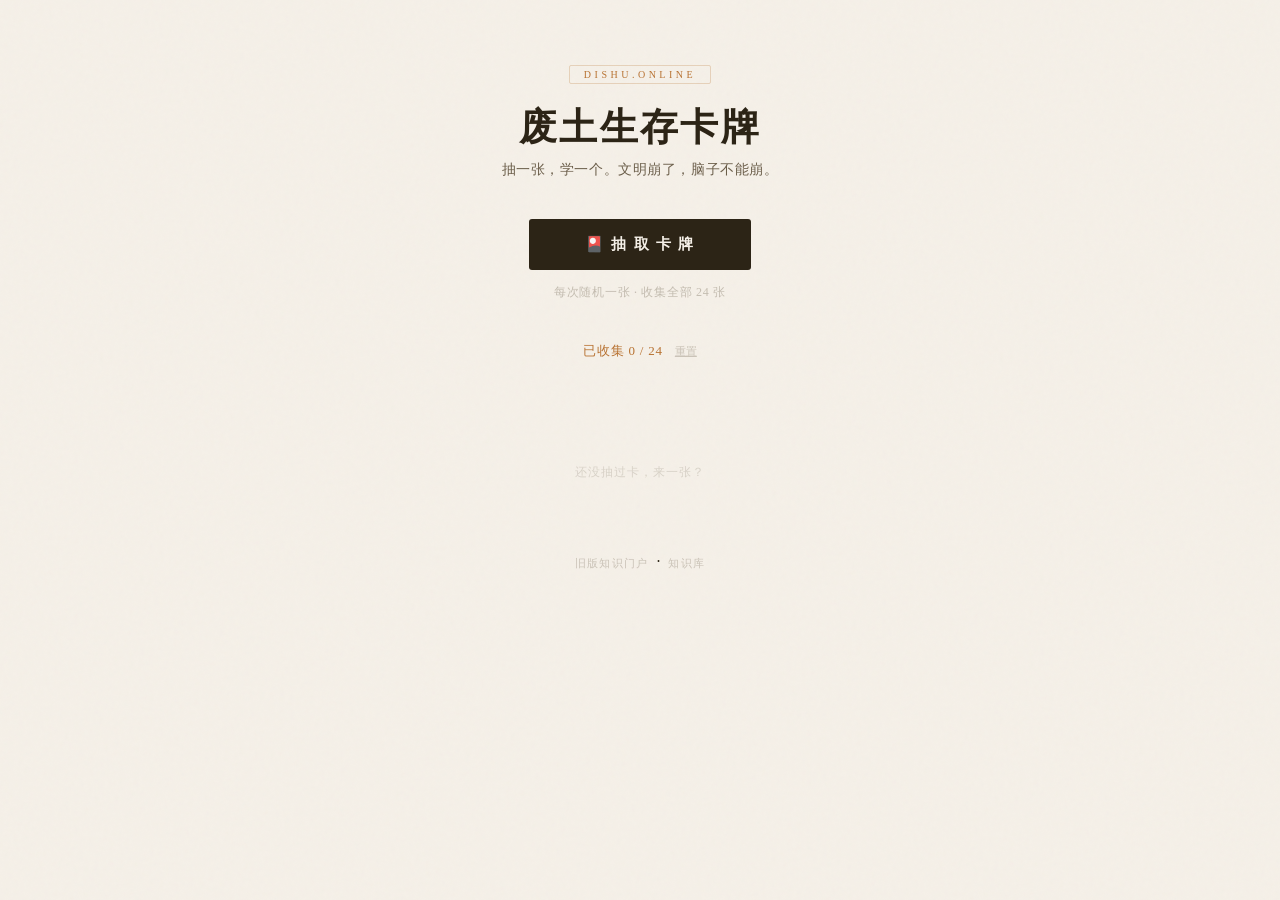
==== commit 376f5316: "fix: collection restored, full card display, warm palette v3" ====
--- a/index.html
+++ b/index.html
@@ -10,63 +10,81 @@
 body{font-family:"Noto Serif SC","PingFang SC","Microsoft YaHei",serif;background:var(--bg);color:var(--text);min-height:100vh;overflow-x:hidden}
 body::after{content:'';position:fixed;inset:0;opacity:.025;background-image:url("data:image/svg+xml,%3Csvg viewBox='0 0 256 256' xmlns='http://www.w3.org/2000/svg'%3E%3Cfilter id='n'%3E%3CfeTurbulence type='fractalNoise' baseFrequency='0.7' numOctaves='4' stitchTiles='stitch'/%3E%3C/filter%3E%3Crect width='100%25' height='100%25' filter='url(%23n)'/%3E%3C/svg%3E");pointer-events:none;z-index:0}
 .container{position:relative;z-index:1;max-width:600px;margin:0 auto;padding:0 20px}
-header{text-align:center;padding:64px 0 40px}
+header{text-align:center;padding:64px 0 32px}
 header .mark{display:inline-block;font-size:10px;letter-spacing:.35em;color:var(--accent);border:1px solid rgba(184,115,51,.25);padding:3px 14px;border-radius:2px;margin-bottom:18px;text-transform:uppercase}
 header h1{font-size:clamp(26px,5vw,38px);font-weight:700;letter-spacing:.06em;color:var(--text);margin-bottom:8px}
 header .sub{font-size:14px;color:var(--text-soft);letter-spacing:.04em}
-.draw-zone{text-align:center;padding:8px 0 48px}
+.draw-zone{text-align:center;padding:8px 0 40px}
 .draw-btn{display:inline-block;padding:16px 56px;font-size:15px;font-family:inherit;letter-spacing:.12em;background:var(--text);color:var(--bg);border:none;border-radius:3px;cursor:pointer;transition:all .3s;font-weight:600}
 .draw-btn:hover{background:#3a3028;transform:translateY(-2px);box-shadow:0 8px 28px rgba(0,0,0,.12)}
 .draw-btn:active{transform:scale(.97)}
-.draw-btn:disabled{opacity:.4;cursor:not-allowed;transform:none;box-shadow:none}
-.draw-hint{margin-top:16px;font-size:12px;color:rgba(107,94,74,.4);letter-spacing:.06em}
-
+.draw-hint{margin-top:14px;font-size:12px;color:rgba(107,94,74,.35);letter-spacing:.06em}
+.collection-bar{text-align:center;padding-bottom:32px}
+.collection-bar .count{font-size:13px;color:var(--accent);letter-spacing:.06em}
+.collection-bar .reset-link{font-size:11px;color:rgba(107,94,74,.3);cursor:pointer;margin-left:12px;text-decoration:underline;transition:color .2s}
+.collection-bar .reset-link:hover{color:var(--accent2)}
+.collection-grid{display:grid;grid-template-columns:repeat(auto-fill,minmax(80px,1fr));gap:8px;padding-bottom:48px}
+.mini-card{background:var(--card-bg);border:1px solid var(--border);border-radius:3px;padding:10px 6px;cursor:pointer;transition:all .25s;text-align:center}
+.mini-card:hover{border-color:var(--accent);transform:translateY(-1px);box-shadow:var(--shadow)}
+.mini-card .mi{font-size:22px;margin-bottom:3px}
+.mini-card .mt{font-size:10px;color:var(--text);font-weight:600;line-height:1.3}
+.empty-hint{text-align:center;padding:24px 0 48px;font-size:12px;color:rgba(107,94,74,.2);letter-spacing:.08em}
 .reveal-overlay{display:none;position:fixed;inset:0;z-index:100;background:rgba(26,20,16,.88);justify-content:center;align-items:center;flex-direction:column}
 .reveal-overlay.active{display:flex}
 .card-reveal{width:340px;max-width:92vw;perspective:1200px}
-.card-inner{position:relative;width:100%;min-height:460px;max-height:80vh;overflow-y:auto;transition:transform .7s cubic-bezier(.25,.8,.25,1.2);transform-style:preserve-3d}
+.card-inner{position:relative;width:100%;min-height:420px;max-height:82vh;overflow-y:auto;transition:transform .7s cubic-bezier(.25,.8,.25,1.2);transform-style:preserve-3d}
 .card-inner.flipped{transform:rotateY(180deg)}
 .card-face{position:absolute;inset:0;backface-visibility:hidden;border-radius:6px;overflow:hidden;border:1px solid var(--border)}
 .card-back{background:var(--card-bg);display:flex;align-items:center;justify-content:center;flex-direction:column;gap:16px;background-image:radial-gradient(circle at 50% 50%,rgba(184,115,51,.04) 0%,transparent 70%)}
-.card-back .back-icon{font-size:56px;opacity:.35}
-.card-back .back-text{font-size:11px;letter-spacing:.35em;color:var(--accent);opacity:.4}
+.card-back .bi{font-size:56px;opacity:.35}
+.card-back .bt{font-size:11px;letter-spacing:.35em;color:var(--accent);opacity:.4}
 .card-front{background:var(--card-bg);color:var(--text);transform:rotateY(180deg);padding:32px 28px 28px;display:flex;flex-direction:column;box-shadow:0 4px 40px rgba(0,0,0,.08)}
-.card-front .card-cat{font-size:10px;letter-spacing:.25em;color:var(--accent);text-transform:uppercase;margin-bottom:6px}
-.card-front .card-icon{font-size:34px;margin-bottom:10px}
-.card-front .card-title{font-size:21px;font-weight:700;margin-bottom:16px;color:#1a1008;letter-spacing:.03em;line-height:1.3}
-.card-front .card-knowledge{font-size:14px;line-height:1.9;color:#4a3a28;margin-bottom:18px}
-.card-front .card-divider{width:28px;height:2px;background:var(--accent2);margin-bottom:14px;opacity:.5}
-.card-front .card-flavor{font-size:12.5px;font-style:italic;color:var(--accent2);line-height:1.7;padding-top:4px;border-top:1px solid rgba(196,74,42,.1)}
+.card-front .cc{font-size:10px;letter-spacing:.25em;color:var(--accent);text-transform:uppercase;margin-bottom:6px}
+.card-front .ci{font-size:34px;margin-bottom:10px}
+.card-front .ct{font-size:21px;font-weight:700;margin-bottom:16px;color:#1a1008;letter-spacing:.03em;line-height:1.3}
+.card-front .ck{font-size:14px;line-height:1.9;color:#4a3a28;margin-bottom:18px}
+.card-front .cd{width:28px;height:2px;background:var(--accent2);margin-bottom:14px;opacity:.5}
+.card-front .cf{font-size:12.5px;font-style:italic;color:var(--accent2);line-height:1.7;padding-top:10px;border-top:1px solid rgba(196,74,42,.1)}
 .reveal-close{margin-top:28px;padding:10px 36px;font-size:13px;font-family:inherit;letter-spacing:.1em;background:transparent;color:rgba(255,255,255,.7);border:1px solid rgba(255,255,255,.2);border-radius:3px;cursor:pointer;transition:all .2s}
 .reveal-close:hover{background:rgba(255,255,255,.06);color:#fff;border-color:rgba(255,255,255,.4)}
-
-.nav-back{text-align:center;padding:32px 0 64px}
+.nav-back{text-align:center;padding:24px 0 64px}
 .nav-back a{font-size:11px;color:rgba(107,94,74,.3);text-decoration:none;letter-spacing:.12em;transition:color .2s}
 .nav-back a:hover{color:var(--accent)}
 .toast{position:fixed;bottom:32px;left:50%;transform:translateX(-50%);background:var(--text);color:var(--bg);padding:10px 24px;border-radius:4px;font-size:13px;z-index:200;letter-spacing:.06em;opacity:0;transition:opacity .3s;pointer-events:none}
 .toast.show{opacity:1}
-
-@media(max-width:480px){header{padding:40px 0 28px}.draw-btn{padding:14px 40px;font-size:14px}.card-reveal{width:300px}.card-front{padding:24px 20px 22px}.card-front .card-knowledge{font-size:13px}}
+@media(max-width:480px){header{padding:40px 0 24px}.draw-btn{padding:14px 40px;font-size:14px}.card-reveal{width:300px}.card-front{padding:24px 20px 22px}.card-front .ck{font-size:13px}.collection-grid{grid-template-columns:repeat(4,1fr);gap:6px}}
 </style>
 </head>
 <body>
 <div class="container">
 <header><div class="mark">dishu.online</div><h1>废土生存卡牌</h1><p class="sub">抽一张，学一个。文明崩了，脑子不能崩。</p></header>
-<div class="draw-zone"><button class="draw-btn" id="drawBtn">🎴 抽 取 卡 牌</button><p class="draw-hint">每次随机一张，无限反复</p></div>
-<div class="reveal-overlay" id="revealOverlay"><div class="card-reveal"><div class="card-inner" id="cardInner"><div class="card-face card-back"><div class="back-icon">📦</div><div class="back-text">VAULT-TEC</div></div><div class="card-face card-front" id="cardFront"></div></div></div><button class="reveal-close" id="revealClose">收 起</button></div>
+<div class="draw-zone"><button class="draw-btn" id="drawBtn">🎴 抽 取 卡 牌</button><p class="draw-hint">每次随机一张 · 收集全部 24 张</p></div>
+<div class="collection-bar"><span class="count" id="countText">已收集 0 / 24</span><span class="reset-link" id="resetBtn">重置</span></div>
+<div class="collection-grid" id="collectionGrid"></div>
+<div class="empty-hint" id="emptyHint">还没抽过卡，来一张？</div>
 <div class="nav-back"><a href="knowledge.html">旧版知识门户</a> &nbsp;·&nbsp; <a href="kb/world-sense.html">知识库</a></div>
 </div>
+<div class="reveal-overlay" id="revealOverlay"><div class="card-reveal"><div class="card-inner" id="cardInner"><div class="card-face card-back"><div class="bi">📦</div><div class="bt">VAULT-TEC</div></div><div class="card-face card-front" id="cardFront"></div></div></div><button class="reveal-close" id="revealClose">收 起</button></div>
 <div class="toast" id="toast"></div>
 
 <script>
-var CARDS=[{id:1,cat:"水源",icon:"💧",title:"没有自来水之后",knowledge:"一个成年人每天至少需要 2-3 升饮用水。记住三个来源：热水器里有 150 升起跳的储备水；马桶水箱（不是马桶）是干净的；雨水收集只需一块塑料布。别忘了家里的花盆底下永远有点存货。",flavor:"你现在喝的每一口自来水，都泡过恐龙的尿。别矫情了。"},{id:2,cat:"食物",icon:"🥫",title:"罐头不会过期",knowledge:"罐头在干燥阴凉环境下，实际保质期远超标签。二战时期 70 年前的军粮罐头开出来还能吃。关键是：罐头不能鼓胀、不能生锈穿孔、打开时没有异味或喷溅。记得备一个手动开罐器，停电时电动的那玩意是废铁。",flavor:"你现在嫌弃的午餐肉，可能是下个月你最想念的东西。"},{id:3,cat:"急救",icon:"🩹",title:"止血比你想象的简单",knowledge:"大出血时不要想太多：直接按压伤口是最有效的止血方式，用干净布或衣服，死死按住至少 10 分钟不松手。止血带只用在四肢、伤口的近心端、紧到血止住为止。任何止血方法的第一条都是「别把自己搭进去」。",flavor:"你以为会用枪很重要？在末日，会用止血带的人活得更久。"},{id:4,cat:"火源",icon:"🔥",title:"打火机终会用完",knowledge:"一次性打火机没气后还有一次机会：拆出压电打火器，那个小火花能点燃气灶、引燃棉花。学会用 9V 电池 + 钢丝绒取火，比钻木取火靠谱一万倍。棉花球蘸凡士林是最好的引火物。",flavor:"你收集了 50 个打火机？很好。其中一个在你最需要的时候一定会坏。"},{id:5,cat:"庇护所",icon:"🏚️",title:"晚上别睡在地上",knowledge:"野外过夜，地面会吸走你身体 60% 的热量。在身体和地面之间至少垫 10 厘米的隔离层：干树叶、松枝、背包、纸板都可以。如果什么都没有，蹲着也比躺着暖和。紧急太空毯反射 90% 体温，但必须裹紧，留缝等于没裹。",flavor:"浪漫地「以天为被以地为床」的人，大多在黎明前就失温了。"},{id:6,cat:"通讯",icon:"📻",title:"手机没信号之后",knowledge:"FM 收音机是末日最重要的小电器，两节五号电池能撑一周，可以接收几十公里内的广播。手台在城市里有效距离约 1-3 公里，开阔地可达 5-10 公里。如果都没有，一面镜子的反光信号在晴天可以看到 15 公里远。",flavor:"你刷短视频的时间够学摩斯密码了。算了，SOS 三个字母记住就行。"},{id:7,cat:"方向",icon:"🧭",title:"没有 GPS 怎么认路",knowledge:"白天：手表时针指向太阳，时针与 12 点夹角的平分线指向南方（北半球）。夜晚：北斗七星勺口两颗星延长 5 倍的距离就是北极星。没有表没有星：看树——北半球孤树的南侧枝叶更茂密。",flavor:"你的手机导航告诉你「前方 200 米右转」，但没告诉你电池只剩 3%。"},{id:8,cat:"绳索",icon:"🪢",title:"你会打几个结",knowledge:"三个结可以解决 90% 的问题：八字结（固定，不会自己松开）、称人结（固定物体不滑动，救命结）、双套结（调节长度，晾衣搭棚通用）。这三个练到闭眼能打就够了。用鞋带先练 20 遍，形成肌肉记忆。",flavor:"你打了二十年的鞋带蝴蝶结，绳子一换就不会了。这很人类。"},{id:9,cat:"心理",icon:"🧠",title:"恐慌比灾难更致命",knowledge:"紧急情况「333 法则」：3 分钟不呼吸、3 小时失温、3 天缺水、3 周缺粮。但恐慌可以在 30 秒内让你做出致命决定。应对很简单：先坐下，深呼吸 4 次，数到 30，再行动。这个简单的延迟可以避免大多数二次伤害。",flavor:"丧尸还没来，你先被自己的心跳声吓死了。深呼吸，战士。"},{id:10,cat:"能源",icon:"⚡",title:"停电以后",knowledge:"一个汽车电瓶（12V 60Ah）储存约 0.7 度电，用逆变器能给手机充几百次、给 LED 灯供电几十小时。太阳能板 + 电瓶是最便宜的离网电力方案。冰箱断电后保持关门，冷冻室能撑 24-48 小时，冷藏室 4 小时。",flavor:"你囤了一堆充电宝，却忘了它们也需要充电。这就叫文明人的盲区。"},{id:11,cat:"自卫",icon:"🛡️",title:"最好的武器不是枪",knowledge:"在真正的混乱中，显眼的武器会让人把你当成首要目标。低调是最大的安全。不在混乱区域逗留、不炫耀物资、不在陌生人面前讨论你的储备。一个看起来很无聊的人，比一个看起来很厉害的人活得久。",flavor:"你想用它打僵尸吗？不。它打不了僵尸。但它能让你不用打僵尸。"},{id:12,cat:"卫生",icon:"🧼",title:"厕所比食物更需要预案",knowledge:"没有冲水马桶时，痢疾和霍乱杀的人比饥饿多。最简单的应急厕所：一个大号塑料桶 + 厚垃圾袋 + 猫砂或木屑。每次用完撒一层覆盖物封住气味。满了就密封挖深坑掩埋，远离水源至少 30 米。漂白水稀释 10 倍是最好用的消毒液。",flavor:"你想象末日画面里都是枪战和飙车。真正的末日画面里大家都在找厕所。"},{id:13,cat:"工具",icon:"🔧",title:"一把莱泽曼能救你的命",knowledge:"一把多功能钳子涵盖钳子、刀、螺丝刀、剪刀、开瓶器。不用带一箱工具。刀片保持锋利——钝刀比快刀危险 10 倍。钳子是最被低估的功能：拧铁丝、拔钉子、夹烫的东西。再配一卷电工胶带，修 80% 的家用东西够了。",flavor:"你工具箱里最值钱的那把德国钳子，末日第一天就会有人拿它来撬你的门。藏好。"},{id:14,cat:"保暖",icon:"🧥",title:"穿对的衣服比搭帐篷重要",knowledge:"三层穿衣法：贴身排汗层（速干，别穿纯棉）、中间保温层（抓绒或羊毛）、外层防风防水。纯棉致命——湿了以后丧失所有保温能力，且干得极慢。袜子永远多带一双干的。帽子比你想象的重要：头部散热占全身 30-50%。",flavor:"你在商场抢的那件加拿大鹅羽绒服，淋一场雨之后还不如一件雨衣加几层报纸。"},{id:15,cat:"植物",icon:"🌿",title:"哪些野草能救命",knowledge:"中国常见可食用野生植物：马齿苋（多肉小叶，酸酸的，遍地都是）、荠菜（春天最安全）、蒲公英（全株可食，根可以烤来当咖啡替代品）。一票否决：乳白色汁液的植物不要碰；伞形花序大多有毒。",flavor:"分辨蘑菇有没有毒？当地老人看一眼就知道。你没有这个老人，所以别碰任何蘑菇。"},{id:16,cat:"信息",icon:"📖",title:"有本书比手机好使",knowledge:"下载到本地的信息才是你的。提前存好：本地地图（含等高线）、基础急救手册、常见植物图谱。纸质版永不过期。一个旧 Kindle 充满电能用一个月，存几千本书，比一架子纸质书好带。",flavor:"「这东西网上都有。」——说这话的人，在断网第三天开始后悔。"},{id:17,cat:"社交",icon:"🤝",title:"独狼死得最快",knowledge:"末日电影里主角总是独来独往，现实中独行者在第一周死亡率最高。一个 3-5 人的小团体有不同技能（医疗、机械、烹饪），可以轮流守夜、分担体力、互相照应。最大的危险不是丧尸，是信任错人。",flavor:"你想当那个骑着摩托车扫射丧尸的硬汉。但硬汉也需要有人帮他缝伤口。"},{id:18,cat:"城市",icon:"🏙️",title:"高层建筑里的水压",knowledge:"停电后，高层建筑（6 层以上）的二次供水系统会瞬间失效。所有高于市政水压能达范围的水龙头都没水。你住在 20 楼？逃生包里第一件东西应该是水，不是刀。电梯是死亡陷阱，楼梯间可能有烟，往下走时口罩打湿。",flavor:"你那套顶层复式末日堡垒方案，在电梯停运的第一天就变成了 30 层健身挑战。"},{id:19,cat:"宠物",icon:"🐕",title:"你的狗比监控好用",knowledge:"狗能在人类察觉到危险前很久就感知到异常。中型犬的警觉性和威慑力性价比最高。需要准备：至少一周狗粮、折叠水碗、牵引绳备份、基础药物。你的狗不会背叛你，但它需要你活下去。",flavor:"你想训练它攻击丧尸？先教它别吃地上的不明物体吧。"},{id:20,cat:"理财",icon:"💰",title:"末日经济学",knowledge:"通货膨胀时实物永远比钞票值钱。最保值的「末日硬通货」排序：药品 > 弹药 > 酒 > 香烟 > 电池 > 糖 > 咖啡。这些东西轻便、耐储存、人人需要。金条？太重了，而且不能吃。",flavor:"你囤比特币应对末日。末日来了，电都没了，你的财富只剩下一串没人看得见的数字。"},{id:21,cat:"旅行",icon:"🎒",title:"72 小时生存包",knowledge:"每个家庭成员一个背包，放在门口，随时可抓走。内容：3 升水、3 天高热量食物、急救包、手电+备用电池、多功能工具、保暖毯、雨衣、重要证件复印件、现金零钱、哨子。总重不超过体重的 15%。每半年检查一次。",flavor:"这叫 BOB（Bug-Out Bag）。不是那些你在淘宝买的「末日求生 300 件套」。"},{id:22,cat:"烹饪",icon:"🍳",title:"没有燃气怎么做饭",knowledge:"酒精炉是城市里最安全简易的替代热源：医用酒精倒进剪开的易拉罐，点火就行。户外用固体酒精块更方便。还有个野路子：汽车发动机舱行驶后滚烫，锡纸包好食物放上去，半小时就能吃。长途卡车司机就这么干的。",flavor:"你花三千块买的户外钛合金炉头，关键时刻还不如一个可乐罐改造的酒精炉好使。"},{id:23,cat:"记忆",icon:"🧿",title:"数字世界的你想好了吗",knowledge:"把所有重要信息打印一份：紧急联系人、保险单号、银行账号、房产证、医疗记录。不要只存在云端。一个防水文件袋放在生存包侧兜。密码管理器的紧急恢复码也打印出来。别高估手机的电量。",flavor:"你知道世界末日后什么最没用吗？人脸识别登录。你的脸还是那张脸，但服务器没了。"},{id:24,cat:"哲学",icon:"💀",title:"末日的第一课",knowledge:"生存的最核心法则不是你有多少物资，而是你能不能快速接受现实。世界变了，你得跟着变。怀旧、抱怨、等别人来救——这三种心态杀的人比丧尸多。活下来的人都有个共同点：在别人还在怀疑的时候，他们已经行动起来。",flavor:"战争永远不会改变。人类也永远不会。但你可以变得比昨天更不好惹一点。"}];
-var lastId=null;
-function drawCard(){var btn=document.getElementById('drawBtn');btn.disabled=true;var pool=CARDS.filter(function(c){return c.id!==lastId});var card=pool[Math.floor(Math.random()*pool.length)];lastId=card.id;var inner=document.getElementById('cardInner');inner.classList.remove('flipped');inner.scrollTop=0;var front=document.getElementById('cardFront');front.innerHTML='<div class="card-cat">'+card.cat+'</div><div class="card-icon">'+card.icon+'</div><div class="card-title">'+card.title+'</div><div class="card-knowledge">'+card.knowledge+'</div><div class="card-divider"></div><div class="card-flavor">'+card.flavor+'</div>';document.getElementById('revealOverlay').classList.add('active');setTimeout(function(){inner.classList.add('flipped');btn.disabled=false},300)}
+var D=[{id:1,cat:"水源",icon:"💧",title:"没有自来水之后",knowledge:"一个成年人每天至少需要 2-3 升饮用水。记住三个来源：热水器里有 150 升起跳的储备水；马桶水箱（不是马桶）是干净的；雨水收集只需一块塑料布。别忘了家里的花盆底下永远有点存货。",flavor:"你现在喝的每一口自来水，都泡过恐龙的尿。别矫情了。"},{id:2,cat:"食物",icon:"🥫",title:"罐头不会过期",knowledge:"罐头在干燥阴凉环境下，实际保质期远超标签。二战时期 70 年前的军粮罐头开出来还能吃。关键是：罐头不能鼓胀、不能生锈穿孔、打开时没有异味或喷溅。记得备一个手动开罐器，停电时电动的那玩意是废铁。",flavor:"你现在嫌弃的午餐肉，可能是下个月你最想念的东西。"},{id:3,cat:"急救",icon:"🩹",title:"止血比你想象的简单",knowledge:"大出血时不要想太多：直接按压伤口是最有效的止血方式，用干净布或衣服，死死按住至少 10 分钟不松手。止血带只用在四肢、伤口的近心端、紧到血止住为止。任何止血方法的第一条都是「别把自己搭进去」。",flavor:"你以为会用枪很重要？在末日，会用止血带的人活得更久。"},{id:4,cat:"火源",icon:"🔥",title:"打火机终会用完",knowledge:"一次性打火机没气后还有一次机会：拆出压电打火器，那个小火花能点燃气灶、引燃棉花。学会用 9V 电池 + 钢丝绒取火，比钻木取火靠谱一万倍。棉花球蘸凡士林是最好的引火物。",flavor:"你收集了 50 个打火机？很好。其中一个在你最需要的时候一定会坏。"},{id:5,cat:"庇护所",icon:"🏚️",title:"晚上别睡在地上",knowledge:"野外过夜，地面会吸走你身体 60% 的热量。在身体和地面之间至少垫 10 厘米的隔离层：干树叶、松枝、背包、纸板都可以。如果什么都没有，蹲着也比躺着暖和。紧急太空毯反射 90% 体温，但必须裹紧，留缝等于没裹。",flavor:"浪漫地「以天为被以地为床」的人，大多在黎明前就失温了。"},{id:6,cat:"通讯",icon:"📻",title:"手机没信号之后",knowledge:"FM 收音机是末日最重要的小电器，两节五号电池能撑一周，可以接收几十公里内的广播。手台在城市里有效距离约 1-3 公里，开阔地可达 5-10 公里。如果都没有，一面镜子的反光信号在晴天可以看到 15 公里远。",flavor:"你刷短视频的时间够学摩斯密码了。算了，SOS 三个字母记住就行。"},{id:7,cat:"方向",icon:"🧭",title:"没有 GPS 怎么认路",knowledge:"白天：手表时针指向太阳，时针与 12 点夹角的平分线指向南方（北半球）。夜晚：北斗七星勺口两颗星延长 5 倍的距离就是北极星。没有表没有星：看树——北半球孤树的南侧枝叶更茂密。",flavor:"你的手机导航告诉你「前方 200 米右转」，但没告诉你电池只剩 3%。"},{id:8,cat:"绳索",icon:"🪢",title:"你会打几个结",knowledge:"三个结可以解决 90% 的问题：八字结（固定，不会自己松开）、称人结（固定物体不滑动，救命结）、双套结（调节长度，晾衣搭棚通用）。这三个练到闭眼能打就够了。用鞋带先练 20 遍，形成肌肉记忆。",flavor:"你打了二十年的鞋带蝴蝶结，绳子一换就不会了。这很人类。"},{id:9,cat:"心理",icon:"🧠",title:"恐慌比灾难更致命",knowledge:"紧急情况「333 法则」：3 分钟不呼吸、3 小时失温、3 天缺水、3 周缺粮。但恐慌可以在 30 秒内让你做出致命决定。应对很简单：先坐下，深呼吸 4 次，数到 30，再行动。这个简单的延迟可以避免大多数二次伤害。",flavor:"丧尸还没来，你先被自己的心跳声吓死了。深呼吸，战士。"},{id:10,cat:"能源",icon:"⚡",title:"停电以后",knowledge:"一个汽车电瓶（12V 60Ah）储存约 0.7 度电，用逆变器能给手机充几百次、给 LED 灯供电几十小时。太阳能板 + 电瓶是最便宜的离网电力方案。冰箱断电后保持关门，冷冻室能撑 24-48 小时，冷藏室 4 小时。",flavor:"你囤了一堆充电宝，却忘了它们也需要充电。这就叫文明人的盲区。"},{id:11,cat:"自卫",icon:"🛡️",title:"最好的武器不是枪",knowledge:"在真正的混乱中，显眼的武器会让人把你当成首要目标。低调是最大的安全。不在混乱区域逗留、不炫耀物资、不在陌生人面前讨论你的储备。一个看起来很无聊的人，比一个看起来很厉害的人活得久。",flavor:"你想用它打僵尸吗？不。它打不了僵尸。但它能让你不用打僵尸。"},{id:12,cat:"卫生",icon:"🧼",title:"厕所比食物更需要预案",knowledge:"没有冲水马桶时，痢疾和霍乱杀的人比饥饿多。最简单的应急厕所：一个大号塑料桶 + 厚垃圾袋 + 猫砂或木屑。每次用完撒一层覆盖物封住气味。满了就密封挖深坑掩埋，远离水源至少 30 米。漂白水稀释 10 倍是最好用的消毒液。",flavor:"你想象末日画面里都是枪战和飙车。真正的末日画面里大家都在找厕所。"},{id:13,cat:"工具",icon:"🔧",title:"一把莱泽曼能救你的命",knowledge:"一把多功能钳子涵盖钳子、刀、螺丝刀、剪刀、开瓶器。不用带一箱工具。刀片保持锋利——钝刀比快刀危险 10 倍。钳子是最被低估的功能：拧铁丝、拔钉子、夹烫的东西。再配一卷电工胶带，修 80% 的家用东西够了。",flavor:"你工具箱里最值钱的那把德国钳子，末日第一天就会有人拿它来撬你的门。藏好。"},{id:14,cat:"保暖",icon:"🧥",title:"穿对的衣服比搭帐篷重要",knowledge:"三层穿衣法：贴身排汗层（速干，别穿纯棉）、中间保温层（抓绒或羊毛）、外层防风防水。纯棉致命——湿了以后丧失所有保温能力，且干得极慢。袜子永远多带一双干的。帽子比你想象的重要：头部散热占全身 30-50%。",flavor:"你在商场抢的那件加拿大鹅羽绒服，淋一场雨之后还不如一件雨衣加几层报纸。"},{id:15,cat:"植物",icon:"🌿",title:"哪些野草能救命",knowledge:"中国常见可食用野生植物：马齿苋（多肉小叶，酸酸的，遍地都是）、荠菜（春天最安全）、蒲公英（全株可食，根可以烤来当咖啡替代品）。一票否决：乳白色汁液的植物不要碰；伞形花序大多有毒。",flavor:"分辨蘑菇有没有毒？当地老人看一眼就知道。你没有这个老人，所以别碰任何蘑菇。"},{id:16,cat:"信息",icon:"📖",title:"有本书比手机好使",knowledge:"下载到本地的信息才是你的。提前存好：本地地图（含等高线）、基础急救手册、常见植物图谱。纸质版永不过期。一个旧 Kindle 充满电能用一个月，存几千本书，比一架子纸质书好带。",flavor:"「这东西网上都有。」——说这话的人，在断网第三天开始后悔。"},{id:17,cat:"社交",icon:"🤝",title:"独狼死得最快",knowledge:"末日电影里主角总是独来独往，现实中独行者在第一周死亡率最高。一个 3-5 人的小团体有不同技能（医疗、机械、烹饪），可以轮流守夜、分担体力、互相照应。最大的危险不是丧尸，是信任错人。",flavor:"你想当那个骑着摩托车扫射丧尸的硬汉。但硬汉也需要有人帮他缝伤口。"},{id:18,cat:"城市",icon:"🏙️",title:"高层建筑里的水压",knowledge:"停电后，高层建筑（6 层以上）的二次供水系统会瞬间失效。所有高于市政水压能达范围的水龙头都没水。你住在 20 楼？逃生包里第一件东西应该是水，不是刀。电梯是死亡陷阱，楼梯间可能有烟，往下走时口罩打湿。",flavor:"你那套顶层复式末日堡垒方案，在电梯停运的第一天就变成了 30 层健身挑战。"},{id:19,cat:"宠物",icon:"🐕",title:"你的狗比监控好用",knowledge:"狗能在人类察觉到危险前很久就感知到异常。中型犬的警觉性和威慑力性价比最高。需要准备：至少一周狗粮、折叠水碗、牵引绳备份、基础药物。你的狗不会背叛你，但它需要你活下去。",flavor:"你想训练它攻击丧尸？先教它别吃地上的不明物体吧。"},{id:20,cat:"理财",icon:"💰",title:"末日经济学",knowledge:"通货膨胀时实物永远比钞票值钱。最保值的「末日硬通货」排序：药品 > 弹药 > 酒 > 香烟 > 电池 > 糖 > 咖啡。这些东西轻便、耐储存、人人需要。金条？太重了，而且不能吃。",flavor:"你囤比特币应对末日。末日来了，电都没了，你的财富只剩下一串没人看得见的数字。"},{id:21,cat:"旅行",icon:"🎒",title:"72 小时生存包",knowledge:"每个家庭成员一个背包，放在门口，随时可抓走。内容：3 升水、3 天高热量食物、急救包、手电+备用电池、多功能工具、保暖毯、雨衣、重要证件复印件、现金零钱、哨子。总重不超过体重的 15%。每半年检查一次。",flavor:"这叫 BOB（Bug-Out Bag）。不是那些你在淘宝买的「末日求生 300 件套」。"},{id:22,cat:"烹饪",icon:"🍳",title:"没有燃气怎么做饭",knowledge:"酒精炉是城市里最安全简易的替代热源：医用酒精倒进剪开的易拉罐，点火就行。户外用固体酒精块更方便。还有个野路子：汽车发动机舱行驶后滚烫，锡纸包好食物放上去，半小时就能吃。长途卡车司机就这么干的。",flavor:"你花三千块买的户外钛合金炉头，关键时刻还不如一个可乐罐改造的酒精炉好使。"},{id:23,cat:"记忆",icon:"🧿",title:"数字世界的你想好了吗",knowledge:"把所有重要信息打印一份：紧急联系人、保险单号、银行账号、房产证、医疗记录。不要只存在云端。一个防水文件袋放在生存包侧兜。密码管理器的紧急恢复码也打印出来。别高估手机的电量。",flavor:"你知道世界末日后什么最没用吗？人脸识别登录。你的脸还是那张脸，但服务器没了。"},{id:24,cat:"哲学",icon:"💀",title:"末日的第一课",knowledge:"生存的最核心法则不是你有多少物资，而是你能不能快速接受现实。世界变了，你得跟着变。怀旧、抱怨、等别人来救——这三种心态杀的人比丧尸多。活下来的人都有个共同点：在别人还在怀疑的时候，他们已经行动起来。",flavor:"战争永远不会改变。人类也永远不会。但你可以变得比昨天更不好惹一点。"}];
+var C=new Set();
+try{var s=JSON.parse(localStorage.getItem('dc'));if(Array.isArray(s))C=new Set(s)}catch(e){}
+function S(){localStorage.setItem('dc',JSON.stringify([...C]))}
+function U(){document.getElementById('countText').textContent='已收集 '+C.size+' / '+D.length;var g=document.getElementById('collectionGrid');var eh=document.getElementById('emptyHint');if(C.size===0){g.innerHTML='';eh.style.display='block';return}eh.style.display='none';g.innerHTML='';var sorted=[...C].sort(function(a,b){return a-b});sorted.forEach(function(id){var c=D.find(function(x){return x.id===id});if(!c)return;var d=document.createElement('div');d.className='mini-card';d.innerHTML='<div class="mi">'+c.icon+'</div><div class="mt">'+c.title+'</div>';d.onclick=function(){showCard(c)};g.appendChild(d)})}
+var cur=null;
+function drawCard(){var b=document.getElementById('drawBtn');b.disabled=true;var pool=D.filter(function(c){return c.id!==(cur?cur.id:null)});var card=pool[Math.floor(Math.random()*pool.length)];cur=card;var inner=document.getElementById('cardInner');inner.classList.remove('flipped');inner.scrollTop=0;var front=document.getElementById('cardFront');front.innerHTML='<div class="cc">'+card.cat+'</div><div class="ci">'+card.icon+'</div><div class="ct">'+card.title+'</div><div class="ck">'+card.knowledge+'</div><div class="cd"></div><div class="cf">'+card.flavor+'</div>';var isNew=!C.has(card.id);document.getElementById('revealOverlay').classList.add('active');setTimeout(function(){inner.classList.add('flipped');if(isNew){C.add(card.id);S();U();showToast('新卡牌！')}else{showToast('已收集过')}b.disabled=false},350)}
+function showCard(card){cur=card;var inner=document.getElementById('cardInner');inner.classList.remove('flipped');inner.scrollTop=0;var front=document.getElementById('cardFront');front.innerHTML='<div class="cc">'+card.cat+'</div><div class="ci">'+card.icon+'</div><div class="ct">'+card.title+'</div><div class="ck">'+card.knowledge+'</div><div class="cd"></div><div class="cf">'+card.flavor+'</div>';document.getElementById('revealOverlay').classList.add('active');setTimeout(function(){inner.classList.add('flipped')},250)}
 function closeCard(){document.getElementById('cardInner').classList.remove('flipped');document.getElementById('revealOverlay').classList.remove('active')}
+function resetCollection(){if(confirm('确定要重置所有收集进度吗？')){C.clear();S();U();showToast('已重置')}}
 document.getElementById('revealOverlay').addEventListener('click',function(e){if(e.target===this)closeCard()});
 document.getElementById('revealClose').addEventListener('click',closeCard);
 document.addEventListener('keydown',function(e){if(e.key==='Escape')closeCard()});
 document.getElementById('drawBtn').addEventListener('click',drawCard);
+document.getElementById('resetBtn').addEventListener('click',resetCollection);
+function showToast(msg){var t=document.getElementById('toast');t.textContent=msg;t.classList.add('show');setTimeout(function(){t.classList.remove('show')},1500)}
+U();
 </script>
 </body>
 </html>
